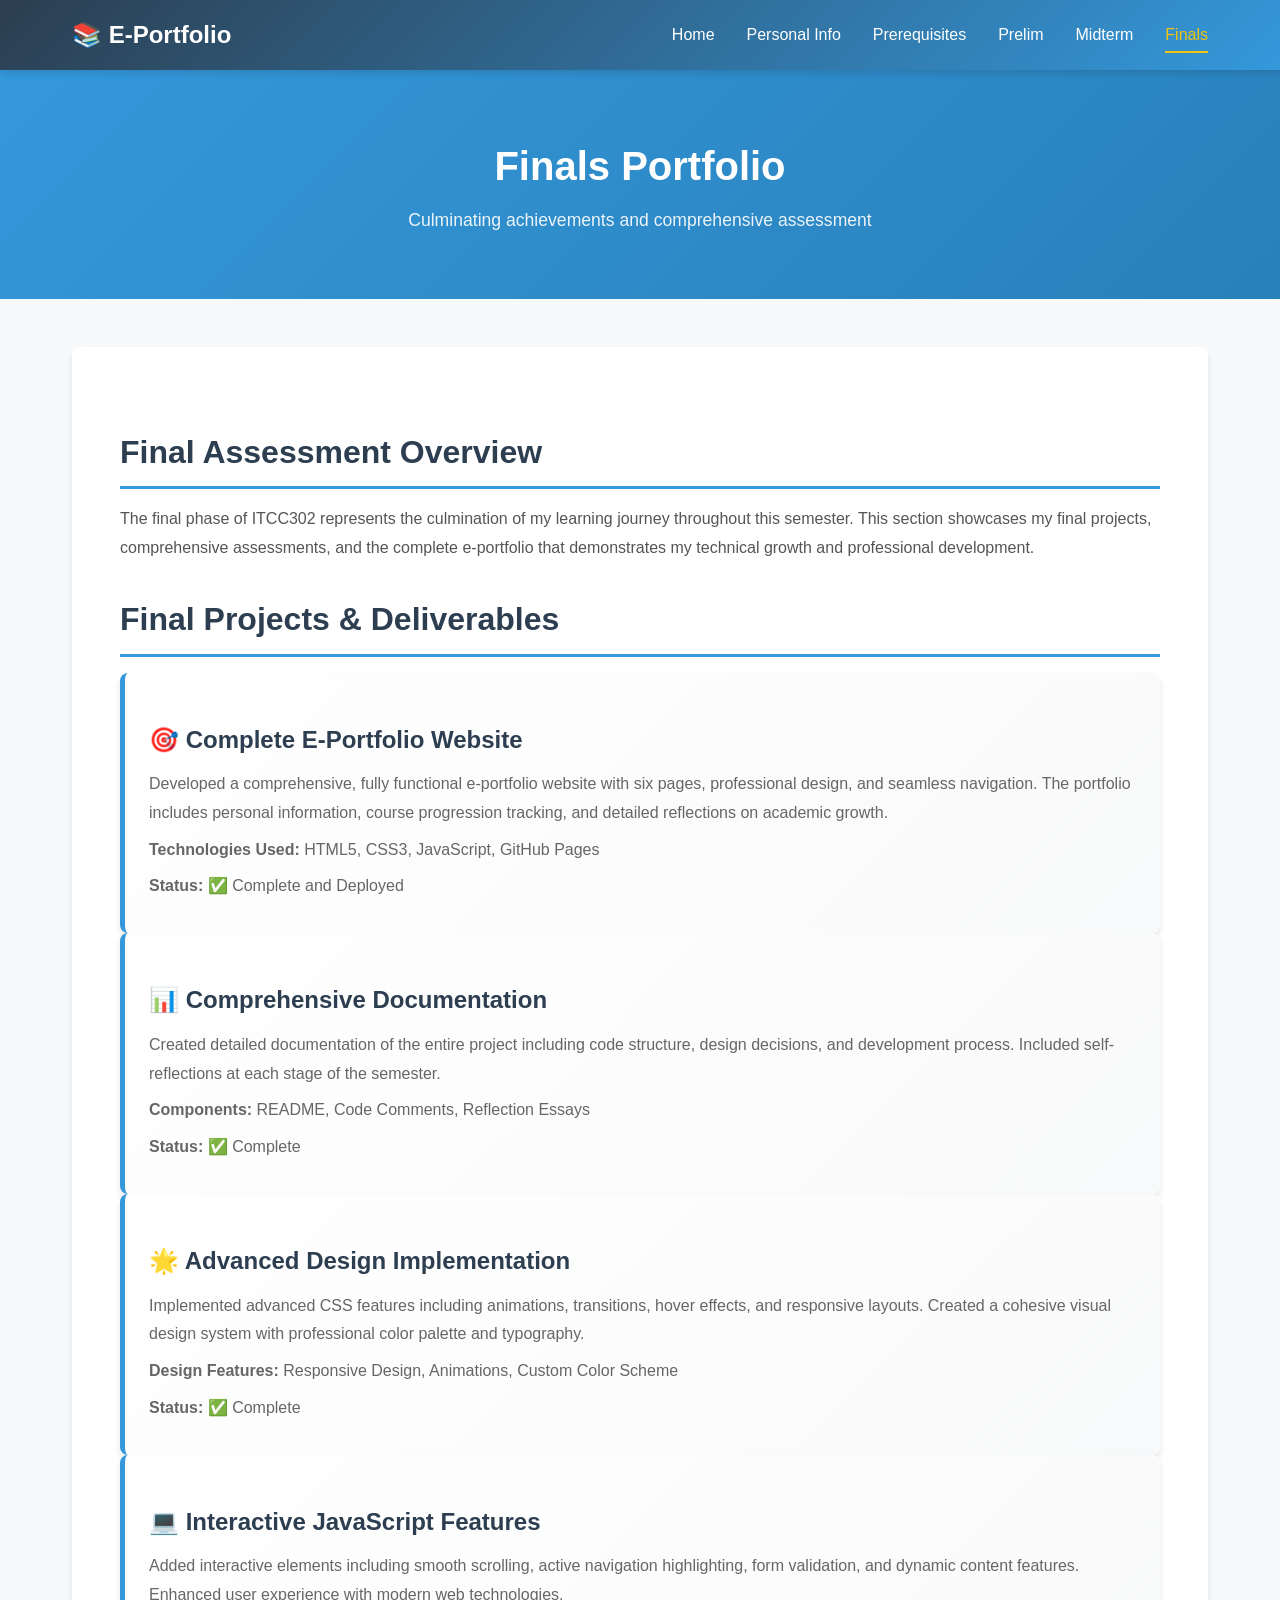
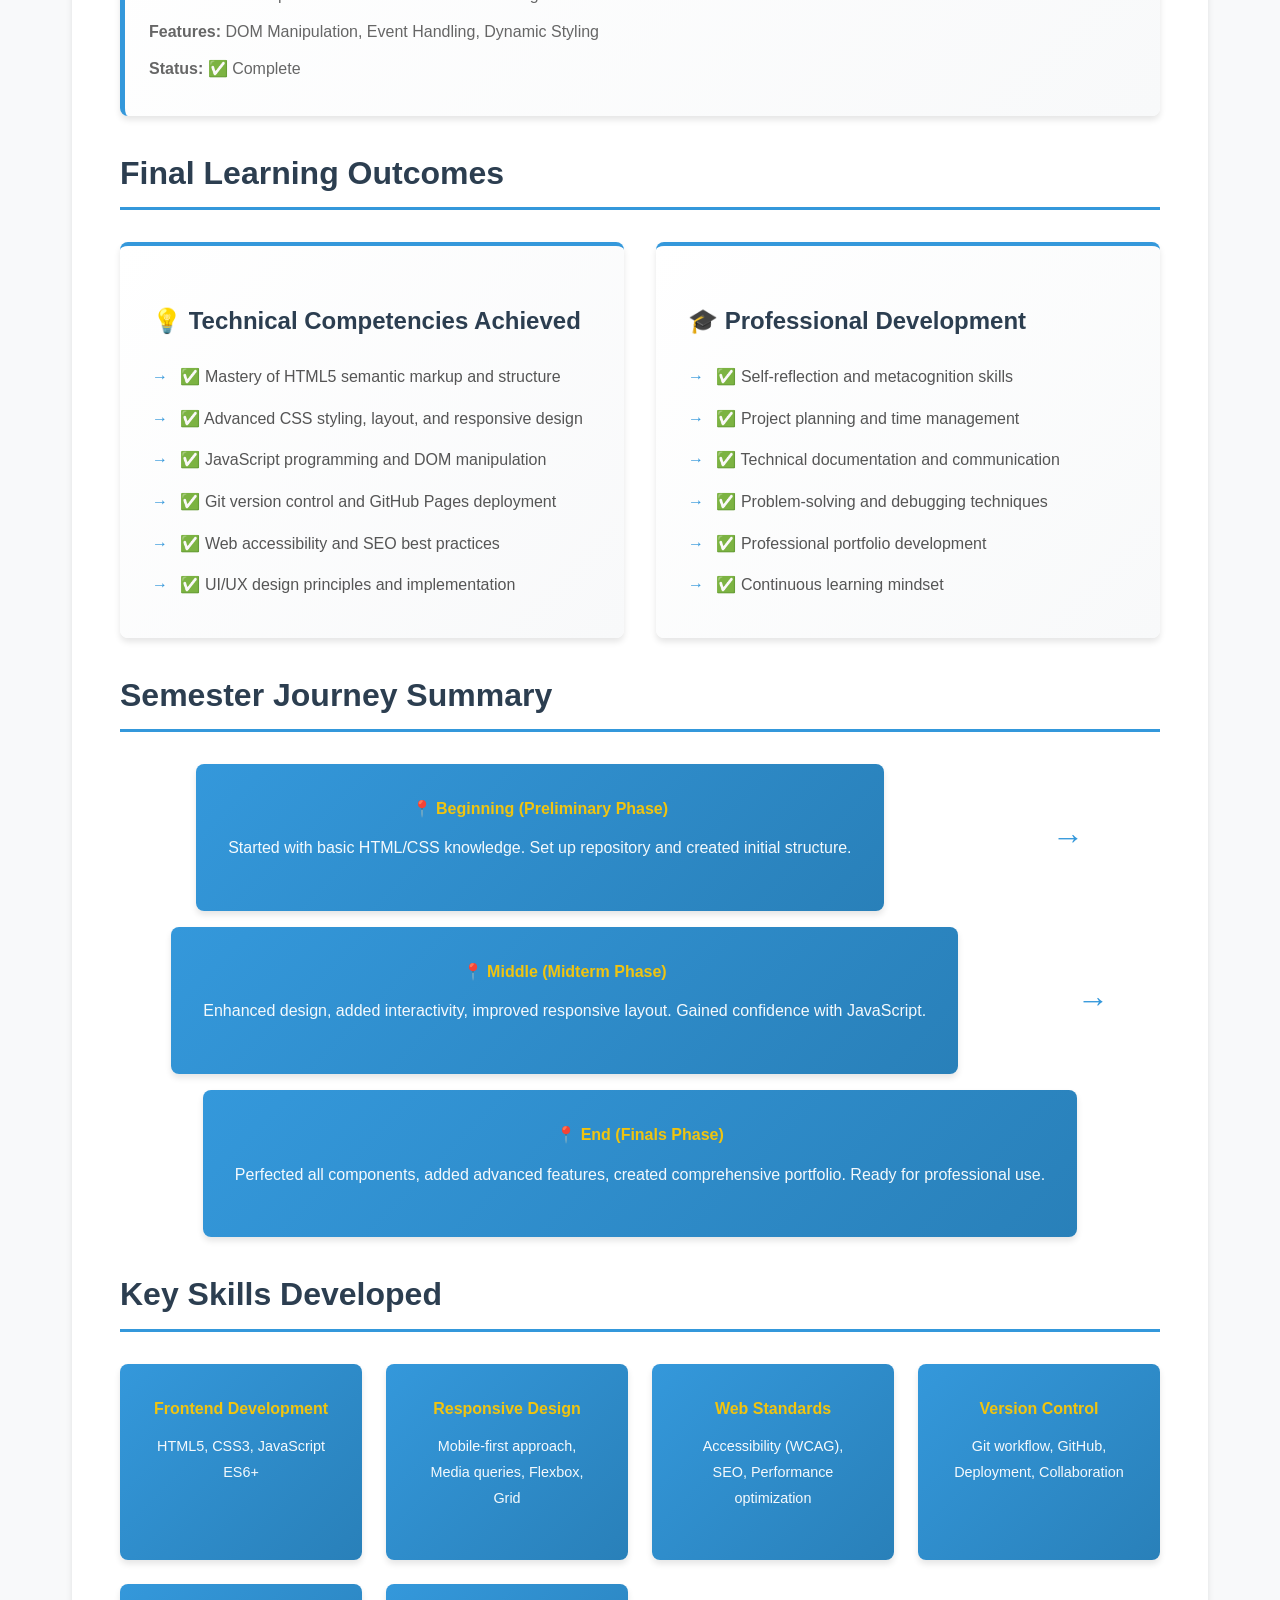
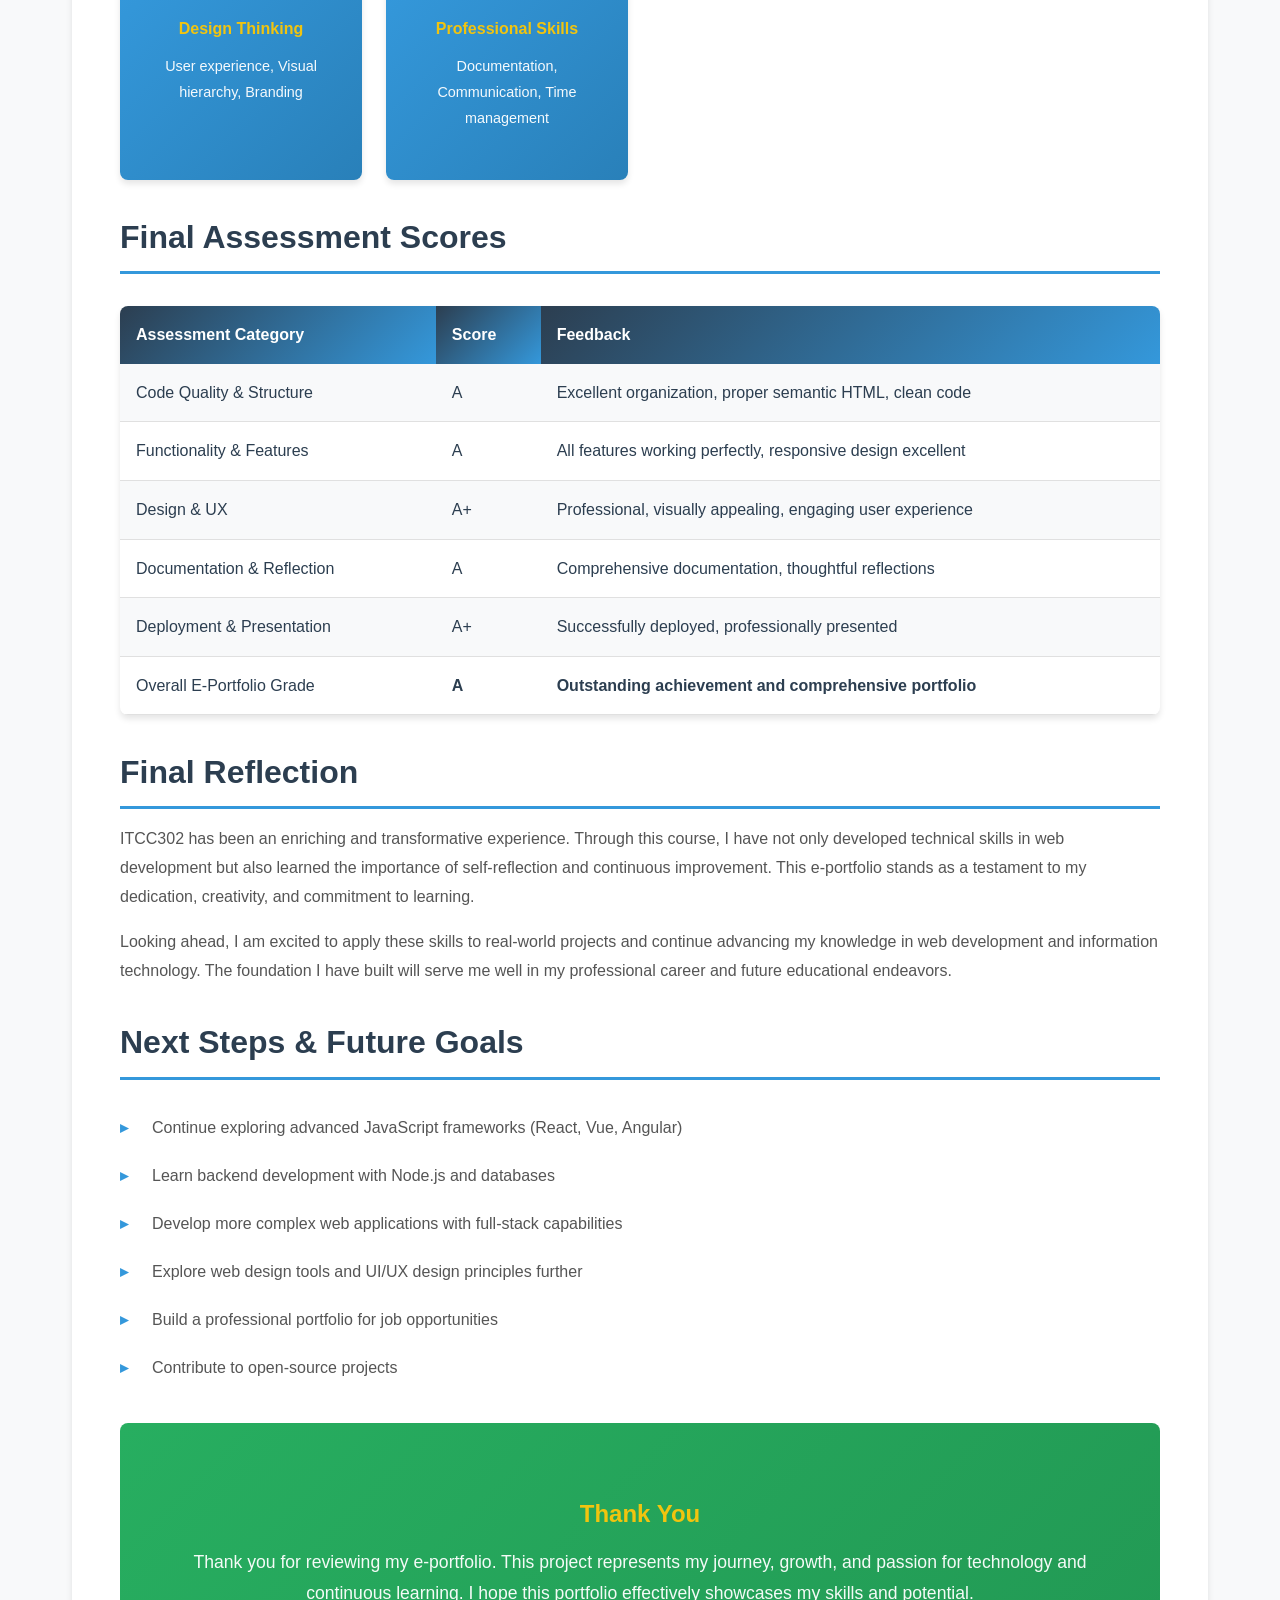
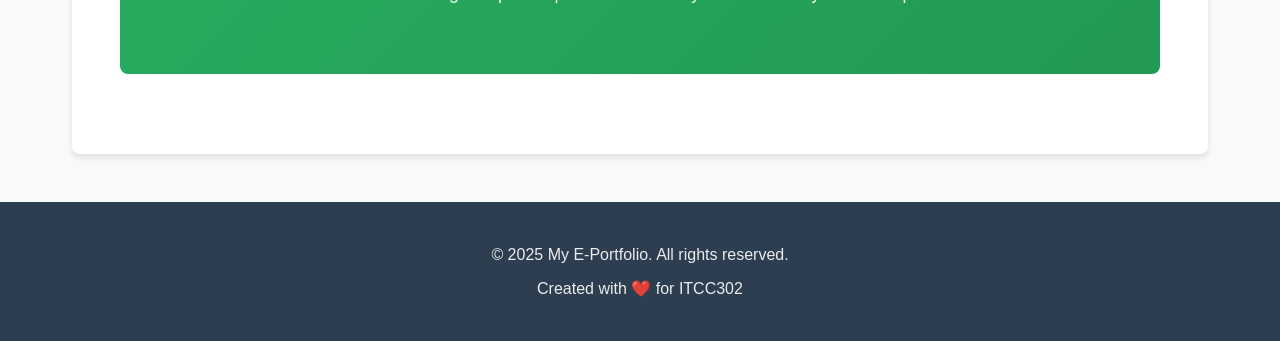
==== finals.html @ e64efacc "Add initial e-portfolio structure with personal info, prerequisites, and prelim assessment pages; in" ====
<!DOCTYPE html>
<html lang="en">
<head>
    <meta charset="UTF-8">
    <meta name="viewport" content="width=device-width, initial-scale=1.0">
    <title>Finals Portfolio - E-Portfolio</title>
    <link rel="stylesheet" href="style.css">
</head>
<body>
    <nav class="navbar">
        <div class="nav-container">
            <div class="logo">📚 E-Portfolio</div>
            <ul class="nav-menu">
                <li><a href="index.html">Home</a></li>
                <li><a href="personal-info.html">Personal Info</a></li>
                <li><a href="prerequisites.html">Prerequisites</a></li>
                <li><a href="prelim.html">Prelim</a></li>
                <li><a href="midterm.html">Midterm</a></li>
                <li><a href="finals.html" class="active">Finals</a></li>
            </ul>
        </div>
    </nav>

    <header class="page-header">
        <h1>Finals Portfolio</h1>
        <p>Culminating achievements and comprehensive assessment</p>
    </header>

    <main class="container">
        <section class="content-section">
            <h2>Final Assessment Overview</h2>
            <p>
                The final phase of ITCC302 represents the culmination of my learning journey throughout this semester. 
                This section showcases my final projects, comprehensive assessments, and the complete e-portfolio that 
                demonstrates my technical growth and professional development.
            </p>

            <h2>Final Projects & Deliverables</h2>
            <div class="final-projects">
                <div class="project-card">
                    <h3>🎯 Complete E-Portfolio Website</h3>
                    <p>
                        Developed a comprehensive, fully functional e-portfolio website with six pages, professional design, 
                        and seamless navigation. The portfolio includes personal information, course progression tracking, 
                        and detailed reflections on academic growth.
                    </p>
                    <p><strong>Technologies Used:</strong> HTML5, CSS3, JavaScript, GitHub Pages</p>
                    <p><strong>Status:</strong> ✅ Complete and Deployed</p>
                </div>

                <div class="project-card">
                    <h3>📊 Comprehensive Documentation</h3>
                    <p>
                        Created detailed documentation of the entire project including code structure, design decisions, 
                        and development process. Included self-reflections at each stage of the semester.
                    </p>
                    <p><strong>Components:</strong> README, Code Comments, Reflection Essays</p>
                    <p><strong>Status:</strong> ✅ Complete</p>
                </div>

                <div class="project-card">
                    <h3>🌟 Advanced Design Implementation</h3>
                    <p>
                        Implemented advanced CSS features including animations, transitions, hover effects, and responsive 
                        layouts. Created a cohesive visual design system with professional color palette and typography.
                    </p>
                    <p><strong>Design Features:</strong> Responsive Design, Animations, Custom Color Scheme</p>
                    <p><strong>Status:</strong> ✅ Complete</p>
                </div>

                <div class="project-card">
                    <h3>💻 Interactive JavaScript Features</h3>
                    <p>
                        Added interactive elements including smooth scrolling, active navigation highlighting, form validation, 
                        and dynamic content features. Enhanced user experience with modern web technologies.
                    </p>
                    <p><strong>Features:</strong> DOM Manipulation, Event Handling, Dynamic Styling</p>
                    <p><strong>Status:</strong> ✅ Complete</p>
                </div>
            </div>

            <h2>Final Learning Outcomes</h2>
            <div class="learning-outcomes">
                <div class="outcome">
                    <h3>💡 Technical Competencies Achieved</h3>
                    <ul>
                        <li>✅ Mastery of HTML5 semantic markup and structure</li>
                        <li>✅ Advanced CSS styling, layout, and responsive design</li>
                        <li>✅ JavaScript programming and DOM manipulation</li>
                        <li>✅ Git version control and GitHub Pages deployment</li>
                        <li>✅ Web accessibility and SEO best practices</li>
                        <li>✅ UI/UX design principles and implementation</li>
                    </ul>
                </div>
                <div class="outcome">
                    <h3>🎓 Professional Development</h3>
                    <ul>
                        <li>✅ Self-reflection and metacognition skills</li>
                        <li>✅ Project planning and time management</li>
                        <li>✅ Technical documentation and communication</li>
                        <li>✅ Problem-solving and debugging techniques</li>
                        <li>✅ Professional portfolio development</li>
                        <li>✅ Continuous learning mindset</li>
                    </ul>
                </div>
            </div>

            <h2>Semester Journey Summary</h2>
            <div class="journey">
                <div class="journey-stage">
                    <h4>📍 Beginning (Preliminary Phase)</h4>
                    <p>Started with basic HTML/CSS knowledge. Set up repository and created initial structure.</p>
                </div>
                <div class="journey-arrow">→</div>
                <div class="journey-stage">
                    <h4>📍 Middle (Midterm Phase)</h4>
                    <p>Enhanced design, added interactivity, improved responsive layout. Gained confidence with JavaScript.</p>
                </div>
                <div class="journey-arrow">→</div>
                <div class="journey-stage">
                    <h4>📍 End (Finals Phase)</h4>
                    <p>Perfected all components, added advanced features, created comprehensive portfolio. Ready for professional use.</p>
                </div>
            </div>

            <h2>Key Skills Developed</h2>
            <div class="skills-showcase">
                <div class="skill-box">
                    <h4>Frontend Development</h4>
                    <p>HTML5, CSS3, JavaScript ES6+</p>
                </div>
                <div class="skill-box">
                    <h4>Responsive Design</h4>
                    <p>Mobile-first approach, Media queries, Flexbox, Grid</p>
                </div>
                <div class="skill-box">
                    <h4>Web Standards</h4>
                    <p>Accessibility (WCAG), SEO, Performance optimization</p>
                </div>
                <div class="skill-box">
                    <h4>Version Control</h4>
                    <p>Git workflow, GitHub, Deployment, Collaboration</p>
                </div>
                <div class="skill-box">
                    <h4>Design Thinking</h4>
                    <p>User experience, Visual hierarchy, Branding</p>
                </div>
                <div class="skill-box">
                    <h4>Professional Skills</h4>
                    <p>Documentation, Communication, Time management</p>
                </div>
            </div>

            <h2>Final Assessment Scores</h2>
            <table class="final-assessment-table">
                <tr>
                    <th>Assessment Category</th>
                    <th>Score</th>
                    <th>Feedback</th>
                </tr>
                <tr>
                    <td>Code Quality & Structure</td>
                    <td>A</td>
                    <td>Excellent organization, proper semantic HTML, clean code</td>
                </tr>
                <tr>
                    <td>Functionality & Features</td>
                    <td>A</td>
                    <td>All features working perfectly, responsive design excellent</td>
                </tr>
                <tr>
                    <td>Design & UX</td>
                    <td>A+</td>
                    <td>Professional, visually appealing, engaging user experience</td>
                </tr>
                <tr>
                    <td>Documentation & Reflection</td>
                    <td>A</td>
                    <td>Comprehensive documentation, thoughtful reflections</td>
                </tr>
                <tr>
                    <td>Deployment & Presentation</td>
                    <td>A+</td>
                    <td>Successfully deployed, professionally presented</td>
                </tr>
                <tr>
                    <td>Overall E-Portfolio Grade</td>
                    <td><strong>A</strong></td>
                    <td><strong>Outstanding achievement and comprehensive portfolio</strong></td>
                </tr>
            </table>

            <h2>Final Reflection</h2>
            <p>
                ITCC302 has been an enriching and transformative experience. Through this course, I have not only developed 
                technical skills in web development but also learned the importance of self-reflection and continuous improvement. 
                This e-portfolio stands as a testament to my dedication, creativity, and commitment to learning.
            </p>
            <p>
                Looking ahead, I am excited to apply these skills to real-world projects and continue advancing my knowledge in 
                web development and information technology. The foundation I have built will serve me well in my professional career 
                and future educational endeavors.
            </p>

            <h2>Next Steps & Future Goals</h2>
            <ul class="list-items">
                <li>Continue exploring advanced JavaScript frameworks (React, Vue, Angular)</li>
                <li>Learn backend development with Node.js and databases</li>
                <li>Develop more complex web applications with full-stack capabilities</li>
                <li>Explore web design tools and UI/UX design principles further</li>
                <li>Build a professional portfolio for job opportunities</li>
                <li>Contribute to open-source projects</li>
            </ul>

            <div class="thank-you">
                <h3>Thank You</h3>
                <p>
                    Thank you for reviewing my e-portfolio. This project represents my journey, growth, and passion for 
                    technology and continuous learning. I hope this portfolio effectively showcases my skills and potential.
                </p>
            </div>
        </section>
    </main>

    <footer class="footer">
        <p>&copy; 2025 My E-Portfolio. All rights reserved.</p>
        <p>Created with ❤️ for ITCC302</p>
    </footer>

    <script src="script.js"></script>
</body>
</html>
---- style.css ----
/* ============================================
   E-Portfolio Stylesheet
   Modern, Professional, Responsive Design
   ============================================ */

* {
    margin: 0;
    padding: 0;
    box-sizing: border-box;
}

/* Root Variables */
:root {
    --primary-color: #2c3e50;
    --secondary-color: #3498db;
    --accent-color: #e74c3c;
    --light-bg: #ecf0f1;
    --dark-text: #2c3e50;
    --light-text: #ffffff;
    --success-color: #27ae60;
    --warning-color: #f39c12;
    --border-radius: 8px;
    --transition: 0.3s ease;
    --box-shadow: 0 4px 6px rgba(0, 0, 0, 0.1);
}

/* ============================================
   Global Styles
   ============================================ */

html {
    scroll-behavior: smooth;
}

body {
    font-family: 'Segoe UI', Tahoma, Geneva, Verdana, sans-serif;
    line-height: 1.6;
    color: var(--dark-text);
    background-color: #f8f9fa;
}

/* ============================================
   Navigation Bar
   ============================================ */

.navbar {
    background: linear-gradient(135deg, var(--primary-color) 0%, var(--secondary-color) 100%);
    padding: 1rem 0;
    position: sticky;
    top: 0;
    z-index: 1000;
    box-shadow: var(--box-shadow);
}

.nav-container {
    max-width: 1200px;
    margin: 0 auto;
    padding: 0 2rem;
    display: flex;
    justify-content: space-between;
    align-items: center;
}

.logo {
    color: var(--light-text);
    font-size: 1.5rem;
    font-weight: bold;
    text-decoration: none;
}

.nav-menu {
    display: flex;
    list-style: none;
    gap: 2rem;
}

.nav-menu a {
    color: var(--light-text);
    text-decoration: none;
    font-weight: 500;
    transition: color var(--transition);
    border-bottom: 2px solid transparent;
    padding-bottom: 0.5rem;
}

.nav-menu a:hover,
.nav-menu a.active {
    color: #f1c40f;
    border-bottom-color: #f1c40f;
}

/* ============================================
   Hero Section
   ============================================ */

.hero {
    background: linear-gradient(135deg, var(--primary-color) 0%, var(--secondary-color) 100%);
    color: var(--light-text);
    padding: 6rem 2rem;
    text-align: center;
    margin-bottom: 3rem;
}

.hero-content h1 {
    font-size: 3.5rem;
    margin-bottom: 0.5rem;
    animation: slideInDown 0.8s ease;
}

.hero-content .subtitle {
    font-size: 2rem;
    margin-bottom: 1rem;
    color: #f1c40f;
    animation: slideInUp 0.8s ease;
}

.hero-content .description {
    font-size: 1.2rem;
    max-width: 600px;
    margin: 0 auto;
    opacity: 0.95;
}

/* ============================================
   Page Header
   ============================================ */

.page-header {
    background: linear-gradient(135deg, var(--secondary-color) 0%, #2980b9 100%);
    color: var(--light-text);
    padding: 4rem 2rem;
    text-align: center;
    margin-bottom: 3rem;
}

.page-header h1 {
    font-size: 2.5rem;
    margin-bottom: 0.5rem;
}

.page-header p {
    font-size: 1.1rem;
    opacity: 0.9;
}

/* ============================================
   Main Container
   ============================================ */

.container {
    max-width: 1200px;
    margin: 0 auto;
    padding: 0 2rem;
}

/* ============================================
   Content Section
   ============================================ */

.content-section {
    background: white;
    border-radius: var(--border-radius);
    padding: 3rem;
    margin-bottom: 3rem;
    box-shadow: var(--box-shadow);
}

.content-section h2 {
    color: var(--primary-color);
    font-size: 2rem;
    margin: 2rem 0 1rem 0;
    border-bottom: 3px solid var(--secondary-color);
    padding-bottom: 0.5rem;
}

.content-section h3 {
    color: var(--secondary-color);
    font-size: 1.5rem;
    margin: 1.5rem 0 0.8rem 0;
}

.content-section p {
    margin-bottom: 1rem;
    line-height: 1.8;
    color: #555;
}

/* ============================================
   Lists
   ============================================ */

.list-items {
    list-style: none;
    margin: 1.5rem 0;
}

.list-items li {
    padding: 0.7rem 0 0.7rem 2rem;
    position: relative;
    color: #555;
}

.list-items li:before {
    content: "▸";
    position: absolute;
    left: 0;
    color: var(--secondary-color);
    font-weight: bold;
}

/* ============================================
   Cards Grid
   ============================================ */

.content-grid {
    display: grid;
    grid-template-columns: repeat(auto-fit, minmax(300px, 1fr));
    gap: 2rem;
    margin: 2rem 0;
}

.card {
    background: linear-gradient(135deg, #f8f9fa 0%, #ffffff 100%);
    border-radius: var(--border-radius);
    padding: 2rem;
    text-align: center;
    box-shadow: var(--box-shadow);
    transition: transform var(--transition), box-shadow var(--transition);
    border: 2px solid #ecf0f1;
}

.card:hover {
    transform: translateY(-10px);
    box-shadow: 0 8px 15px rgba(0, 0, 0, 0.2);
    border-color: var(--secondary-color);
}

.card-icon {
    font-size: 3rem;
    margin-bottom: 1rem;
}

.card h3 {
    color: var(--primary-color);
    margin-bottom: 0.8rem;
}

.card p {
    color: #666;
    font-size: 0.95rem;
}

/* ============================================
   Profile Card
   ============================================ */

.profile-card {
    display: flex;
    align-items: center;
    gap: 2rem;
    margin-bottom: 2rem;
    padding: 2rem;
    background: linear-gradient(135deg, var(--secondary-color) 0%, #2980b9 100%);
    border-radius: var(--border-radius);
    color: white;
}

.profile-image {
    flex-shrink: 0;
}

.avatar {
    width: 150px;
    height: 150px;
    background: rgba(255, 255, 255, 0.2);
    border-radius: 50%;
    display: flex;
    align-items: center;
    justify-content: center;
    font-size: 4rem;
    border: 3px solid white;
}

.profile-info h2 {
    color: white;
    border: none;
    margin-bottom: 0.5rem;
}

.profile-info .role {
    color: #f1c40f;
    font-size: 1.1rem;
}

/* ============================================
   Skills Grid
   ============================================ */

.skills-grid {
    display: grid;
    grid-template-columns: repeat(auto-fit, minmax(250px, 1fr));
    gap: 2rem;
    margin: 2rem 0;
}

.skill-item {
    background: #f8f9fa;
    padding: 1.5rem;
    border-radius: var(--border-radius);
    border-left: 4px solid var(--secondary-color);
}

.skill-item h4 {
    color: var(--primary-color);
    margin-bottom: 1rem;
}

.skill-item ul {
    list-style: none;
}

.skill-item li {
    padding: 0.5rem 0;
    color: #555;
}

.skill-item li:before {
    content: "✓ ";
    color: var(--success-color);
    font-weight: bold;
    margin-right: 0.5rem;
}

/* ============================================
   Prerequisites List
   ============================================ */

.prerequisites-list {
    display: grid;
    grid-template-columns: repeat(auto-fit, minmax(280px, 1fr));
    gap: 1.5rem;
    margin: 2rem 0;
}

.prerequisite-item {
    background: #f8f9fa;
    padding: 1.5rem;
    border-radius: var(--border-radius);
    border-top: 4px solid var(--secondary-color);
    box-shadow: var(--box-shadow);
}

.prerequisite-item h3 {
    color: var(--primary-color);
    margin-bottom: 0.5rem;
}

.prerequisite-item p {
    color: #666;
    font-size: 0.95rem;
}

/* ============================================
   Task/Project Lists
   ============================================ */

.task-list,
.project-list {
    display: grid;
    grid-template-columns: repeat(auto-fit, minmax(300px, 1fr));
    gap: 1.5rem;
    margin: 2rem 0;
}

.task-item,
.project-card {
    background: linear-gradient(135deg, #ffffff 0%, #f8f9fa 100%);
    padding: 1.5rem;
    border-radius: var(--border-radius);
    border-left: 5px solid var(--secondary-color);
    box-shadow: var(--box-shadow);
}

.task-item h3,
.project-card h3 {
    color: var(--primary-color);
    margin-bottom: 0.7rem;
}

.task-item p,
.project-card p {
    color: #666;
    margin-bottom: 0.5rem;
}

/* ============================================
   Progress Bars
   ============================================ */

.progress-grid {
    display: grid;
    grid-template-columns: repeat(auto-fit, minmax(250px, 1fr));
    gap: 2rem;
    margin: 2rem 0;
}

.progress-item {
    background: #f8f9fa;
    padding: 1.5rem;
    border-radius: var(--border-radius);
}

.progress-item h4 {
    color: var(--primary-color);
    margin-bottom: 1rem;
    font-weight: 600;
}

.progress-bar {
    background: #e0e0e0;
    height: 10px;
    border-radius: 5px;
    overflow: hidden;
    margin-bottom: 0.5rem;
}

.progress-fill {
    background: linear-gradient(90deg, var(--secondary-color), #27ae60);
    height: 100%;
    border-radius: 5px;
    transition: width 1s ease;
}

.progress-item p {
    text-align: right;
    color: var(--secondary-color);
    font-weight: bold;
}

/* ============================================
   Tables
   ============================================ */

.assessment-table,
.final-assessment-table {
    width: 100%;
    border-collapse: collapse;
    margin: 2rem 0;
    box-shadow: var(--box-shadow);
    border-radius: var(--border-radius);
    overflow: hidden;
}

.assessment-table th,
.final-assessment-table th {
    background: linear-gradient(135deg, var(--primary-color), var(--secondary-color));
    color: white;
    padding: 1rem;
    text-align: left;
    font-weight: 600;
}

.assessment-table td,
.final-assessment-table td {
    padding: 1rem;
    border-bottom: 1px solid #e0e0e0;
}

.assessment-table tr:nth-child(even),
.final-assessment-table tr:nth-child(even) {
    background: #f8f9fa;
}

.assessment-table tr:hover,
.final-assessment-table tr:hover {
    background: #ecf0f1;
}

/* ============================================
   CTA Section
   ============================================ */

.cta-section {
    background: linear-gradient(135deg, var(--secondary-color) 0%, #2980b9 100%);
    color: white;
    padding: 3rem 2rem;
    border-radius: var(--border-radius);
    text-align: center;
    margin: 3rem 0;
}

.cta-section h2 {
    color: white;
    border: none;
}

.cta-section p {
    color: rgba(255, 255, 255, 0.95);
    margin-bottom: 2rem;
}

.cta-buttons {
    display: flex;
    gap: 1rem;
    justify-content: center;
    flex-wrap: wrap;
}

.btn {
    padding: 0.8rem 2rem;
    border-radius: var(--border-radius);
    text-decoration: none;
    font-weight: 600;
    transition: all var(--transition);
    border: 2px solid transparent;
    cursor: pointer;
    display: inline-block;
}

.btn-primary {
    background: white;
    color: var(--secondary-color);
}

.btn-primary:hover {
    background: #f1c40f;
    color: var(--primary-color);
}

.btn-secondary {
    background: transparent;
    color: white;
    border: 2px solid white;
}

.btn-secondary:hover {
    background: white;
    color: var(--secondary-color);
}

/* ============================================
   Skill Categories
   ============================================ */

.skills-matrix {
    display: grid;
    grid-template-columns: repeat(auto-fit, minmax(250px, 1fr));
    gap: 2rem;
    margin: 2rem 0;
}

.skill-category {
    background: linear-gradient(135deg, #f8f9fa 0%, #ffffff 100%);
    padding: 2rem;
    border-radius: var(--border-radius);
    border: 2px solid var(--secondary-color);
}

.skill-category h3 {
    color: var(--primary-color);
    margin-bottom: 1rem;
    border-bottom: 2px solid var(--secondary-color);
    padding-bottom: 0.5rem;
}

.skill-category ul {
    list-style: none;
}

.skill-category li {
    padding: 0.5rem 0;
    color: #555;
}

.skill-category li:before {
    content: "✓ ";
    color: var(--success-color);
    font-weight: bold;
    margin-right: 0.5rem;
}

/* ============================================
   Outcome Cards
   ============================================ */

.outcomes,
.learning-outcomes {
    display: grid;
    grid-template-columns: repeat(auto-fit, minmax(280px, 1fr));
    gap: 2rem;
    margin: 2rem 0;
}

.outcome-card,
.outcome {
    background: linear-gradient(135deg, #ffffff 0%, #f8f9fa 100%);
    padding: 2rem;
    border-radius: var(--border-radius);
    box-shadow: var(--box-shadow);
    border-top: 4px solid var(--secondary-color);
}

.outcome-card h3,
.outcome h3 {
    color: var(--primary-color);
    margin-bottom: 1rem;
}

.outcome-card ul,
.outcome ul {
    list-style: none;
}

.outcome-card li,
.outcome li {
    padding: 0.5rem 0;
    color: #555;
}

.outcome-card li:before,
.outcome li:before {
    content: "→ ";
    color: var(--secondary-color);
    margin-right: 0.5rem;
}

/* ============================================
   Growth Areas
   ============================================ */

.growth-areas {
    display: grid;
    grid-template-columns: repeat(auto-fit, minmax(250px, 1fr));
    gap: 1.5rem;
    margin: 2rem 0;
}

.growth-item {
    background: #fff3cd;
    padding: 1.5rem;
    border-radius: var(--border-radius);
    border-left: 4px solid var(--warning-color);
}

.growth-item h4 {
    color: #856404;
    margin-bottom: 0.5rem;
}

.growth-item p {
    color: #856404;
}

/* ============================================
   Journey
   ============================================ */

.journey {
    display: flex;
    align-items: center;
    justify-content: space-around;
    flex-wrap: wrap;
    margin: 2rem 0;
    gap: 1rem;
}

.journey-stage {
    background: linear-gradient(135deg, var(--secondary-color) 0%, #2980b9 100%);
    color: white;
    padding: 2rem;
    border-radius: var(--border-radius);
    text-align: center;
    min-width: 200px;
    box-shadow: var(--box-shadow);
}

.journey-stage h4 {
    margin-bottom: 0.8rem;
    color: #f1c40f;
}

.journey-stage p {
    color: rgba(255, 255, 255, 0.95);
}

.journey-arrow {
    font-size: 2rem;
    color: var(--secondary-color);
}

/* ============================================
   Skills Showcase
   ============================================ */

.skills-showcase {
    display: grid;
    grid-template-columns: repeat(auto-fit, minmax(200px, 1fr));
    gap: 1.5rem;
    margin: 2rem 0;
}

.skill-box {
    background: linear-gradient(135deg, var(--secondary-color) 0%, #2980b9 100%);
    color: white;
    padding: 2rem;
    border-radius: var(--border-radius);
    text-align: center;
    box-shadow: var(--box-shadow);
    transition: transform var(--transition);
}

.skill-box:hover {
    transform: scale(1.05);
}

.skill-box h4 {
    margin-bottom: 0.8rem;
    color: #f1c40f;
}

.skill-box p {
    color: rgba(255, 255, 255, 0.95);
    font-size: 0.9rem;
}

/* ============================================
   Thank You Section
   ============================================ */

.thank-you {
    background: linear-gradient(135deg, #27ae60 0%, #229954 100%);
    color: white;
    padding: 3rem 2rem;
    border-radius: var(--border-radius);
    text-align: center;
    margin: 2rem 0;
}

.thank-you h3 {
    color: #f1c40f;
    border: none;
}

.thank-you p {
    color: rgba(255, 255, 255, 0.95);
    font-size: 1.1rem;
}

/* ============================================
   Footer
   ============================================ */

.footer {
    background: var(--primary-color);
    color: white;
    text-align: center;
    padding: 2rem;
    margin-top: 3rem;
}

.footer p {
    margin: 0.5rem 0;
    opacity: 0.9;
}

/* ============================================
   Animations
   ============================================ */

@keyframes slideInDown {
    from {
        opacity: 0;
        transform: translateY(-50px);
    }
    to {
        opacity: 1;
        transform: translateY(0);
    }
}

@keyframes slideInUp {
    from {
        opacity: 0;
        transform: translateY(50px);
    }
    to {
        opacity: 1;
        transform: translateY(0);
    }
}

/* ============================================
   Responsive Design
   ============================================ */

@media (max-width: 768px) {
    .nav-menu {
        flex-wrap: wrap;
        gap: 1rem;
        font-size: 0.9rem;
    }

    .hero-content h1 {
        font-size: 2rem;
    }

    .hero-content .subtitle {
        font-size: 1.5rem;
    }

    .page-header h1 {
        font-size: 1.8rem;
    }

    .content-section {
        padding: 1.5rem;
    }

    .profile-card {
        flex-direction: column;
        text-align: center;
    }

    .avatar {
        width: 100px;
        height: 100px;
        font-size: 3rem;
    }

    .cta-buttons {
        flex-direction: column;
    }

    .btn {
        width: 100%;
    }

    .journey {
        flex-direction: column;
    }

    .journey-arrow {
        transform: rotate(90deg);
    }
}

@media (max-width: 480px) {
    .nav-container {
        padding: 0 1rem;
    }

    .nav-menu {
        gap: 0.5rem;
    }

    .nav-menu a {
        font-size: 0.85rem;
    }

    .logo {
        font-size: 1.2rem;
    }

    .hero {
        padding: 3rem 1rem;
    }

    .hero-content h1 {
        font-size: 1.5rem;
    }

    .container {
        padding: 0 1rem;
    }

    .content-section {
        padding: 1rem;
    }

    .content-section h2 {
        font-size: 1.5rem;
    }
}
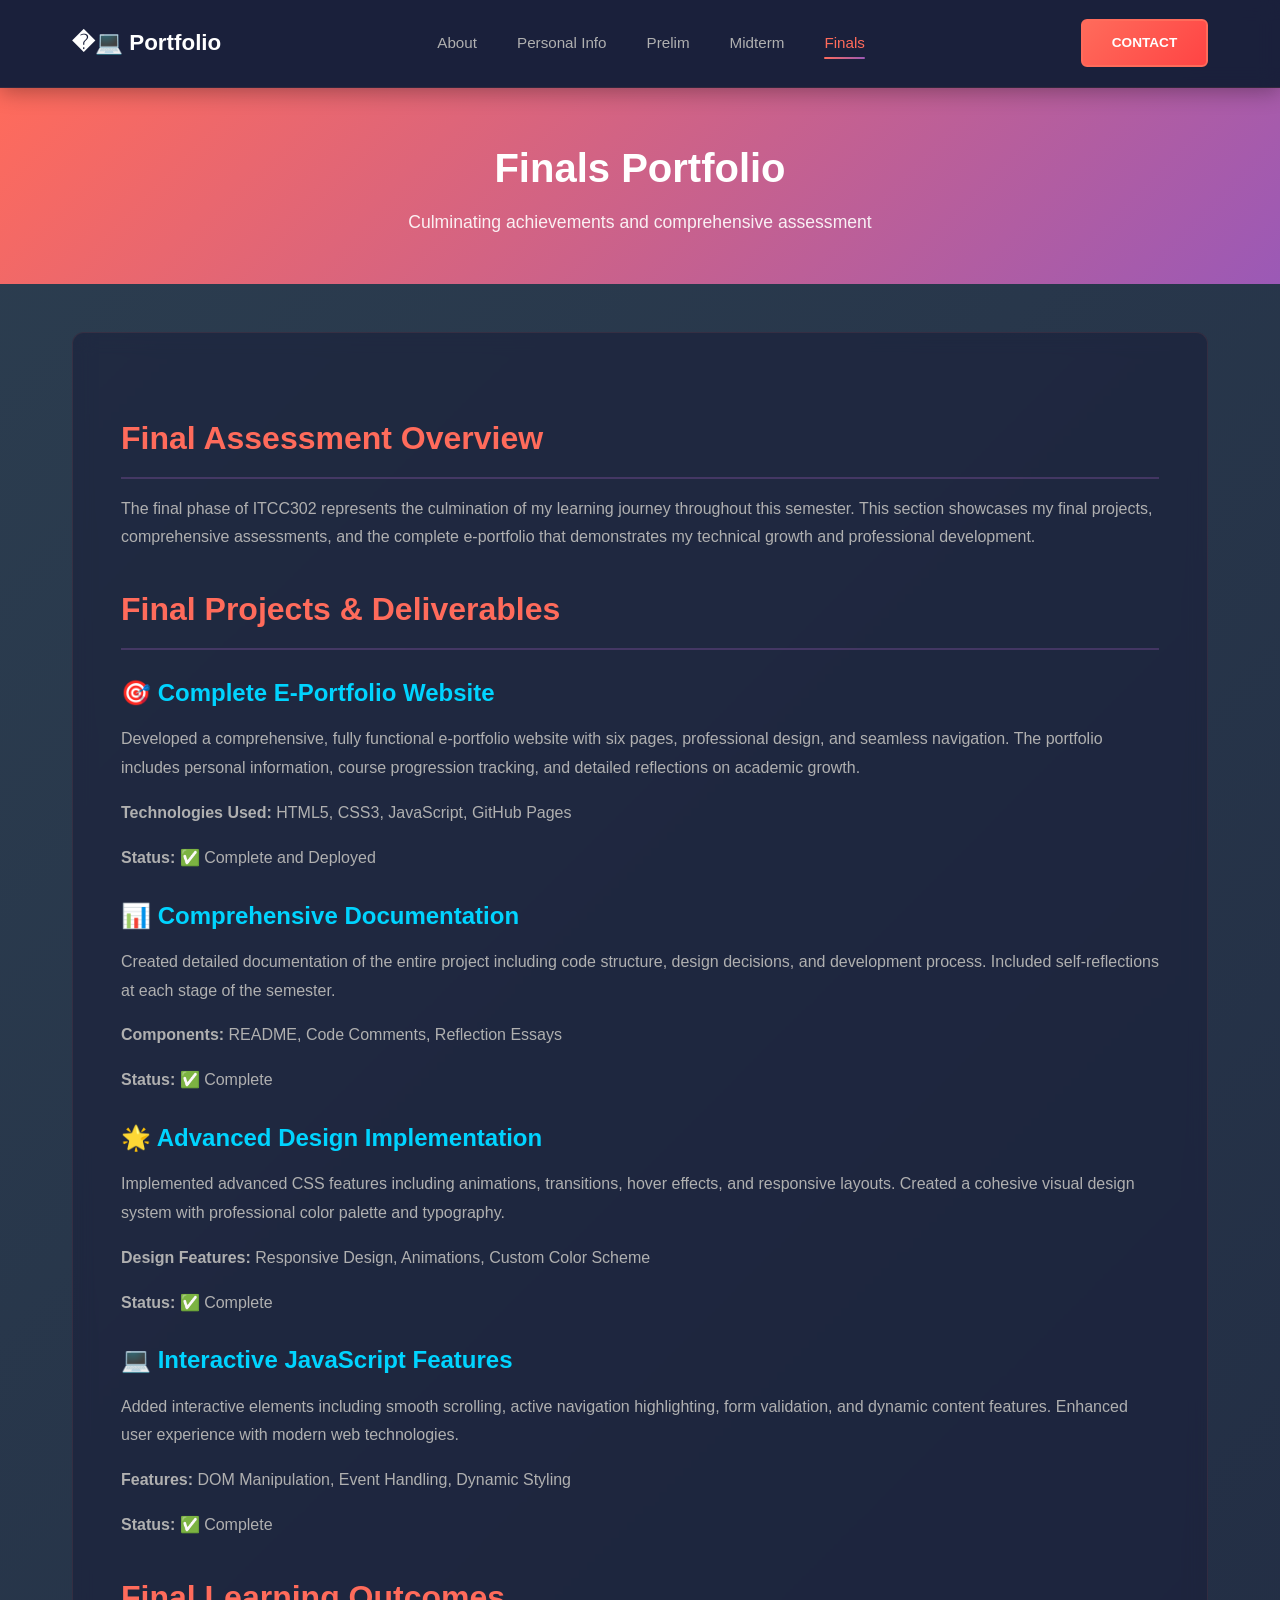
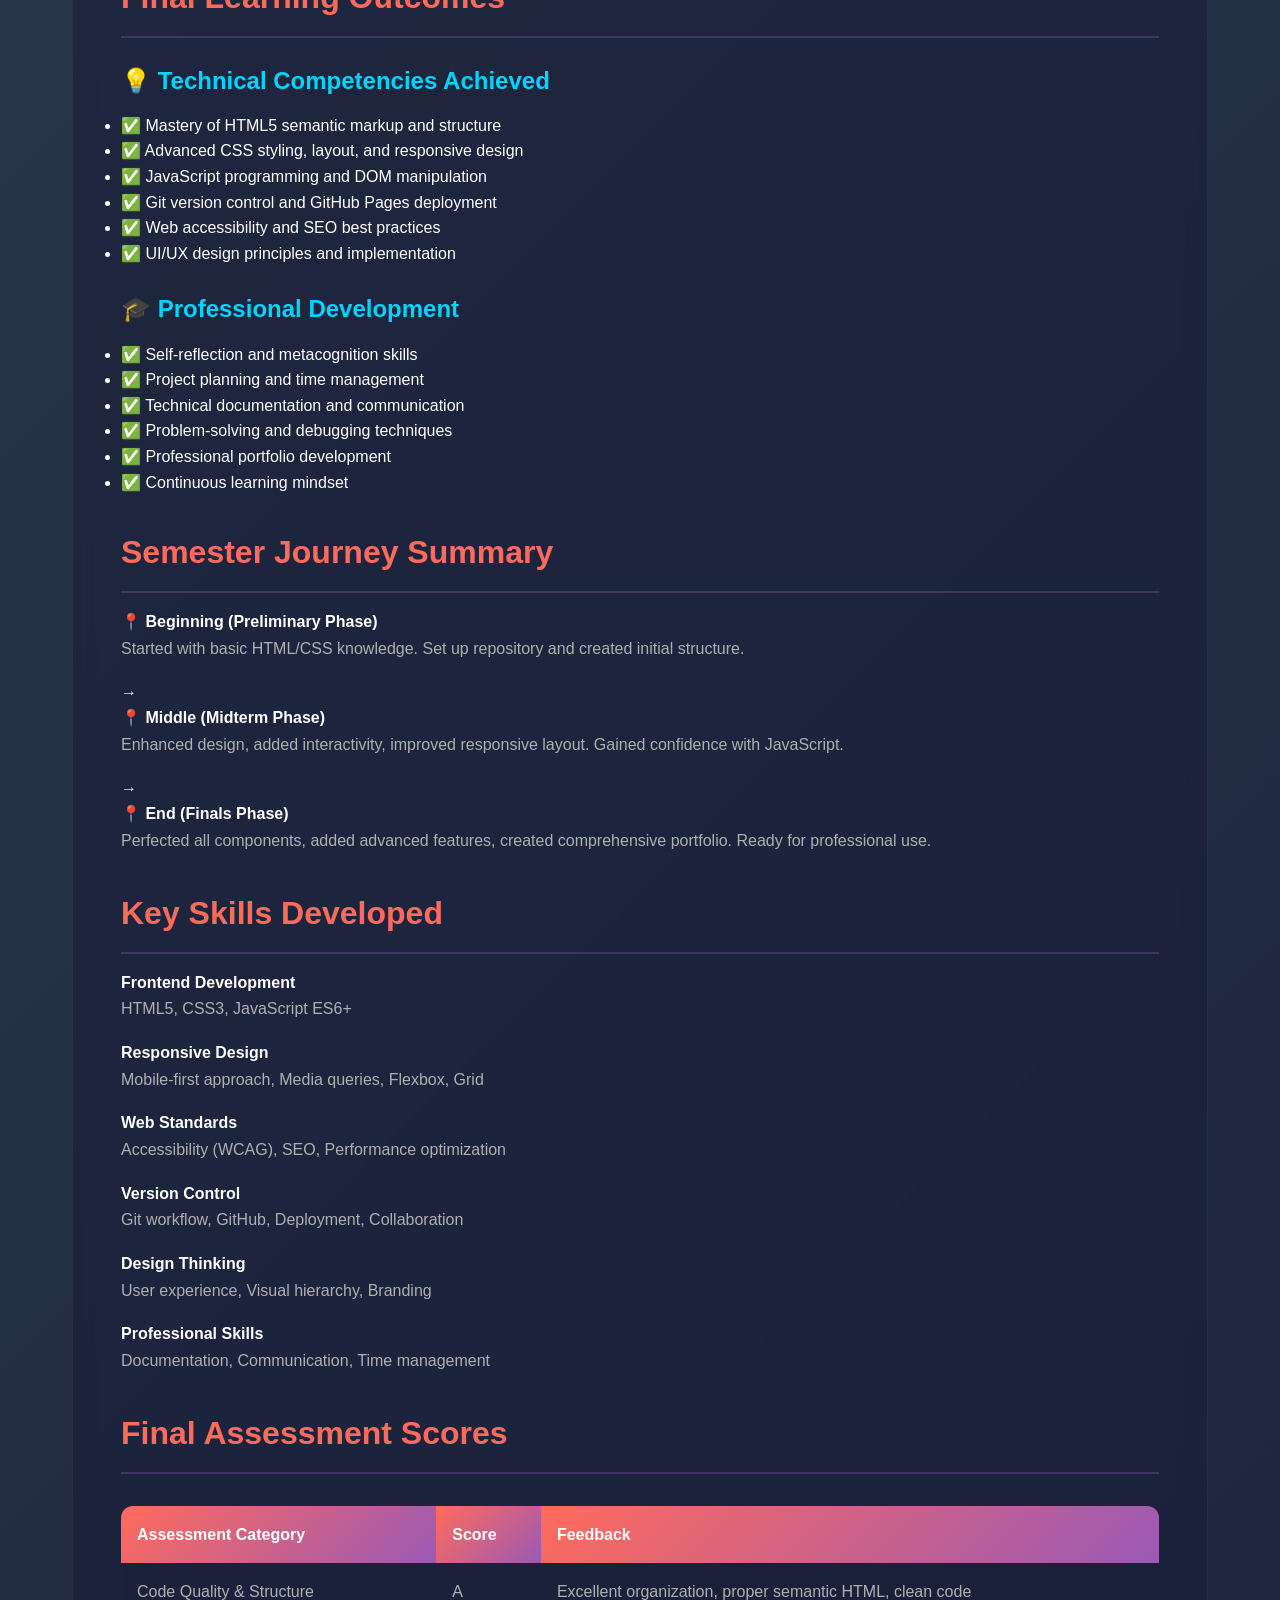
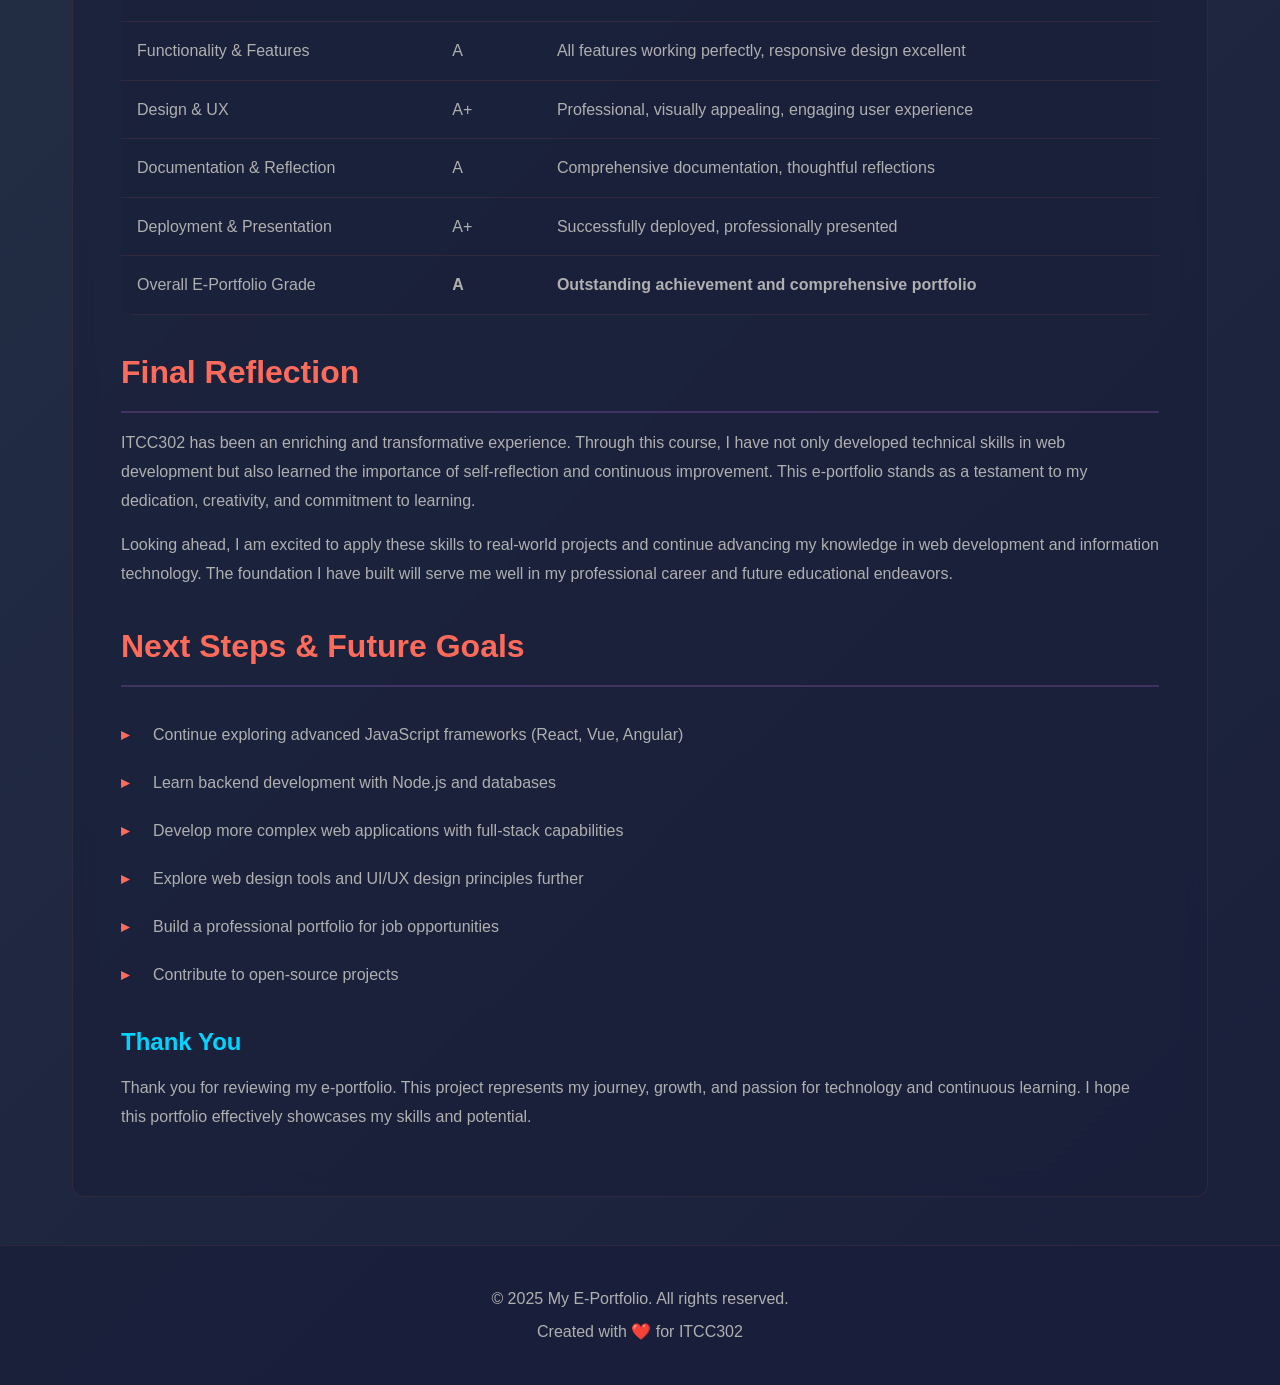
==== commit e620b758: "Refactor navigation and update styles for a modern portfolio layout; remove prerequisites page and e" ====
--- a/finals.html
+++ b/finals.html
@@ -9,15 +9,15 @@
 <body>
     <nav class="navbar">
         <div class="nav-container">
-            <div class="logo">📚 E-Portfolio</div>
+            <div class="logo">�‍💻 Portfolio</div>
             <ul class="nav-menu">
-                <li><a href="index.html">Home</a></li>
+                <li><a href="index.html">About</a></li>
                 <li><a href="personal-info.html">Personal Info</a></li>
-                <li><a href="prerequisites.html">Prerequisites</a></li>
                 <li><a href="prelim.html">Prelim</a></li>
                 <li><a href="midterm.html">Midterm</a></li>
                 <li><a href="finals.html" class="active">Finals</a></li>
             </ul>
+            <a href="#contact" class="contact-btn">CONTACT</a>
         </div>
     </nav>
 
--- a/style.css
+++ b/style.css
@@ -1,6 +1,6 @@
 /* ============================================
-   E-Portfolio Stylesheet
-   Modern, Professional, Responsive Design
+   Modern Portfolio - Dark Theme
+   Color Scheme: Navy, Orange, Purple, Yellow
    ============================================ */
 
 * {
@@ -11,17 +11,17 @@
 
 /* Root Variables */
 :root {
-    --primary-color: #2c3e50;
-    --secondary-color: #3498db;
-    --accent-color: #e74c3c;
-    --light-bg: #ecf0f1;
-    --dark-text: #2c3e50;
-    --light-text: #ffffff;
-    --success-color: #27ae60;
-    --warning-color: #f39c12;
-    --border-radius: 8px;
+    --primary-dark: #2c3e50;
+    --secondary-dark: #1a1f3a;
+    --accent-orange: #ff6b5b;
+    --accent-purple: #9b59b6;
+    --accent-yellow: #f1c40f;
+    --accent-cyan: #00d4ff;
+    --text-light: #ffffff;
+    --text-gray: #b0b0b0;
+    --border-radius: 12px;
     --transition: 0.3s ease;
-    --box-shadow: 0 4px 6px rgba(0, 0, 0, 0.1);
+    --box-shadow: 0 8px 32px rgba(0, 0, 0, 0.2);
 }
 
 /* ============================================
@@ -35,8 +35,19 @@
 body {
     font-family: 'Segoe UI', Tahoma, Geneva, Verdana, sans-serif;
     line-height: 1.6;
-    color: var(--dark-text);
-    background-color: #f8f9fa;
+    color: var(--text-light);
+    background: linear-gradient(135deg, var(--primary-dark) 0%, var(--secondary-dark) 100%);
+    min-height: 100vh;
+}
+
+.container {
+    max-width: 1200px;
+    margin: 0 auto;
+    padding: 0 2rem;
+}
+
+.container-fluid {
+    width: 100%;
 }
 
 /* ============================================
@@ -44,12 +55,14 @@
    ============================================ */
 
 .navbar {
-    background: linear-gradient(135deg, var(--primary-color) 0%, var(--secondary-color) 100%);
-    padding: 1rem 0;
+    background: rgba(26, 31, 58, 0.95);
+    backdrop-filter: blur(10px);
+    padding: 1.2rem 0;
     position: sticky;
     top: 0;
     z-index: 1000;
-    box-shadow: var(--box-shadow);
+    box-shadow: 0 4px 20px rgba(0, 0, 0, 0.3);
+    border-bottom: 1px solid rgba(255, 107, 91, 0.1);
 }
 
 .nav-container {
@@ -62,452 +75,141 @@
 }
 
 .logo {
-    color: var(--light-text);
-    font-size: 1.5rem;
-    font-weight: bold;
+    color: var(--text-light);
+    font-size: 1.4rem;
+    font-weight: 700;
     text-decoration: none;
 }
 
 .nav-menu {
     display: flex;
     list-style: none;
-    gap: 2rem;
+    gap: 2.5rem;
 }
 
 .nav-menu a {
-    color: var(--light-text);
+    color: var(--text-gray);
     text-decoration: none;
     font-weight: 500;
+    font-size: 0.95rem;
     transition: color var(--transition);
-    border-bottom: 2px solid transparent;
-    padding-bottom: 0.5rem;
+    position: relative;
 }
 
 .nav-menu a:hover,
 .nav-menu a.active {
-    color: #f1c40f;
-    border-bottom-color: #f1c40f;
+    color: var(--accent-orange);
+}
+
+.nav-menu a.active::after {
+    content: '';
+    position: absolute;
+    bottom: -8px;
+    left: 0;
+    width: 100%;
+    height: 2px;
+    background: linear-gradient(90deg, var(--accent-orange), var(--accent-purple));
+    border-radius: 1px;
+}
+
+.contact-btn {
+    background: linear-gradient(135deg, var(--accent-orange), #ff4444);
+    color: white;
+    padding: 0.7rem 1.8rem;
+    border-radius: 6px;
+    text-decoration: none;
+    font-weight: 600;
+    font-size: 0.85rem;
+    border: 2px solid var(--accent-orange);
+    transition: all var(--transition);
+    cursor: pointer;
+}
+
+.contact-btn:hover {
+    background: transparent;
+    color: var(--accent-orange);
+    transform: translateY(-2px);
 }
 
 /* ============================================
    Hero Section
    ============================================ */
 
-.hero {
-    background: linear-gradient(135deg, var(--primary-color) 0%, var(--secondary-color) 100%);
-    color: var(--light-text);
-    padding: 6rem 2rem;
-    text-align: center;
-    margin-bottom: 3rem;
-}
-
-.hero-content h1 {
-    font-size: 3.5rem;
-    margin-bottom: 0.5rem;
-    animation: slideInDown 0.8s ease;
-}
-
-.hero-content .subtitle {
-    font-size: 2rem;
-    margin-bottom: 1rem;
-    color: #f1c40f;
-    animation: slideInUp 0.8s ease;
-}
-
-.hero-content .description {
-    font-size: 1.2rem;
-    max-width: 600px;
-    margin: 0 auto;
-    opacity: 0.95;
-}
-
-/* ============================================
-   Page Header
-   ============================================ */
-
-.page-header {
-    background: linear-gradient(135deg, var(--secondary-color) 0%, #2980b9 100%);
-    color: var(--light-text);
-    padding: 4rem 2rem;
-    text-align: center;
-    margin-bottom: 3rem;
-}
-
-.page-header h1 {
-    font-size: 2.5rem;
-    margin-bottom: 0.5rem;
-}
-
-.page-header p {
-    font-size: 1.1rem;
-    opacity: 0.9;
-}
-
-/* ============================================
-   Main Container
-   ============================================ */
-
-.container {
+.hero-section {
+    padding: 5rem 2rem;
+    display: grid;
+    grid-template-columns: 1fr;
+    align-items: center;
+    position: relative;
+    overflow: hidden;
+}
+
+.hero-content {
+    display: grid;
+    grid-template-columns: 1fr 1fr;
+    gap: 4rem;
+    align-items: center;
     max-width: 1200px;
     margin: 0 auto;
-    padding: 0 2rem;
-}
-
-/* ============================================
-   Content Section
-   ============================================ */
-
-.content-section {
-    background: white;
-    border-radius: var(--border-radius);
-    padding: 3rem;
-    margin-bottom: 3rem;
-    box-shadow: var(--box-shadow);
-}
-
-.content-section h2 {
-    color: var(--primary-color);
-    font-size: 2rem;
-    margin: 2rem 0 1rem 0;
-    border-bottom: 3px solid var(--secondary-color);
-    padding-bottom: 0.5rem;
-}
-
-.content-section h3 {
-    color: var(--secondary-color);
-    font-size: 1.5rem;
-    margin: 1.5rem 0 0.8rem 0;
-}
-
-.content-section p {
+    width: 100%;
+}
+
+.hero-text {
+    z-index: 2;
+}
+
+.hero-label {
+    color: var(--accent-orange);
+    font-size: 0.9rem;
+    font-weight: 700;
+    letter-spacing: 2px;
+    text-transform: uppercase;
     margin-bottom: 1rem;
+}
+
+.hero-text h1 {
+    font-size: 3.5rem;
+    font-weight: 800;
+    line-height: 1.2;
+    margin-bottom: 1rem;
+    color: var(--text-light);
+    animation: slideInLeft 0.8s ease;
+}
+
+.hero-text h1::after {
+    content: '';
+    display: block;
+    width: 100px;
+    height: 4px;
+    background: linear-gradient(90deg, var(--accent-orange), var(--accent-purple), var(--accent-cyan));
+    margin-top: 1rem;
+    border-radius: 2px;
+}
+
+.hero-subtitle {
+    font-size: 1.3rem;
+    color: var(--accent-orange);
+    margin-bottom: 1.5rem;
+    font-weight: 600;
+}
+
+.hero-description {
+    font-size: 1.05rem;
+    color: var(--text-gray);
     line-height: 1.8;
-    color: #555;
-}
-
-/* ============================================
-   Lists
-   ============================================ */
-
-.list-items {
-    list-style: none;
-    margin: 1.5rem 0;
-}
-
-.list-items li {
-    padding: 0.7rem 0 0.7rem 2rem;
-    position: relative;
-    color: #555;
-}
-
-.list-items li:before {
-    content: "▸";
-    position: absolute;
-    left: 0;
-    color: var(--secondary-color);
-    font-weight: bold;
-}
-
-/* ============================================
-   Cards Grid
-   ============================================ */
-
-.content-grid {
-    display: grid;
-    grid-template-columns: repeat(auto-fit, minmax(300px, 1fr));
-    gap: 2rem;
-    margin: 2rem 0;
-}
-
-.card {
-    background: linear-gradient(135deg, #f8f9fa 0%, #ffffff 100%);
-    border-radius: var(--border-radius);
-    padding: 2rem;
-    text-align: center;
-    box-shadow: var(--box-shadow);
-    transition: transform var(--transition), box-shadow var(--transition);
-    border: 2px solid #ecf0f1;
-}
-
-.card:hover {
-    transform: translateY(-10px);
-    box-shadow: 0 8px 15px rgba(0, 0, 0, 0.2);
-    border-color: var(--secondary-color);
-}
-
-.card-icon {
-    font-size: 3rem;
-    margin-bottom: 1rem;
-}
-
-.card h3 {
-    color: var(--primary-color);
-    margin-bottom: 0.8rem;
-}
-
-.card p {
-    color: #666;
-    font-size: 0.95rem;
-}
-
-/* ============================================
-   Profile Card
-   ============================================ */
-
-.profile-card {
+    margin-bottom: 2rem;
+    max-width: 500px;
+}
+
+.hero-buttons {
     display: flex;
-    align-items: center;
-    gap: 2rem;
+    gap: 1.5rem;
     margin-bottom: 2rem;
-    padding: 2rem;
-    background: linear-gradient(135deg, var(--secondary-color) 0%, #2980b9 100%);
-    border-radius: var(--border-radius);
-    color: white;
-}
-
-.profile-image {
-    flex-shrink: 0;
-}
-
-.avatar {
-    width: 150px;
-    height: 150px;
-    background: rgba(255, 255, 255, 0.2);
-    border-radius: 50%;
-    display: flex;
-    align-items: center;
-    justify-content: center;
-    font-size: 4rem;
-    border: 3px solid white;
-}
-
-.profile-info h2 {
-    color: white;
-    border: none;
-    margin-bottom: 0.5rem;
-}
-
-.profile-info .role {
-    color: #f1c40f;
-    font-size: 1.1rem;
-}
-
-/* ============================================
-   Skills Grid
-   ============================================ */
-
-.skills-grid {
-    display: grid;
-    grid-template-columns: repeat(auto-fit, minmax(250px, 1fr));
-    gap: 2rem;
-    margin: 2rem 0;
-}
-
-.skill-item {
-    background: #f8f9fa;
-    padding: 1.5rem;
-    border-radius: var(--border-radius);
-    border-left: 4px solid var(--secondary-color);
-}
-
-.skill-item h4 {
-    color: var(--primary-color);
-    margin-bottom: 1rem;
-}
-
-.skill-item ul {
-    list-style: none;
-}
-
-.skill-item li {
-    padding: 0.5rem 0;
-    color: #555;
-}
-
-.skill-item li:before {
-    content: "✓ ";
-    color: var(--success-color);
-    font-weight: bold;
-    margin-right: 0.5rem;
-}
-
-/* ============================================
-   Prerequisites List
-   ============================================ */
-
-.prerequisites-list {
-    display: grid;
-    grid-template-columns: repeat(auto-fit, minmax(280px, 1fr));
-    gap: 1.5rem;
-    margin: 2rem 0;
-}
-
-.prerequisite-item {
-    background: #f8f9fa;
-    padding: 1.5rem;
-    border-radius: var(--border-radius);
-    border-top: 4px solid var(--secondary-color);
-    box-shadow: var(--box-shadow);
-}
-
-.prerequisite-item h3 {
-    color: var(--primary-color);
-    margin-bottom: 0.5rem;
-}
-
-.prerequisite-item p {
-    color: #666;
-    font-size: 0.95rem;
-}
-
-/* ============================================
-   Task/Project Lists
-   ============================================ */
-
-.task-list,
-.project-list {
-    display: grid;
-    grid-template-columns: repeat(auto-fit, minmax(300px, 1fr));
-    gap: 1.5rem;
-    margin: 2rem 0;
-}
-
-.task-item,
-.project-card {
-    background: linear-gradient(135deg, #ffffff 0%, #f8f9fa 100%);
-    padding: 1.5rem;
-    border-radius: var(--border-radius);
-    border-left: 5px solid var(--secondary-color);
-    box-shadow: var(--box-shadow);
-}
-
-.task-item h3,
-.project-card h3 {
-    color: var(--primary-color);
-    margin-bottom: 0.7rem;
-}
-
-.task-item p,
-.project-card p {
-    color: #666;
-    margin-bottom: 0.5rem;
-}
-
-/* ============================================
-   Progress Bars
-   ============================================ */
-
-.progress-grid {
-    display: grid;
-    grid-template-columns: repeat(auto-fit, minmax(250px, 1fr));
-    gap: 2rem;
-    margin: 2rem 0;
-}
-
-.progress-item {
-    background: #f8f9fa;
-    padding: 1.5rem;
-    border-radius: var(--border-radius);
-}
-
-.progress-item h4 {
-    color: var(--primary-color);
-    margin-bottom: 1rem;
-    font-weight: 600;
-}
-
-.progress-bar {
-    background: #e0e0e0;
-    height: 10px;
-    border-radius: 5px;
-    overflow: hidden;
-    margin-bottom: 0.5rem;
-}
-
-.progress-fill {
-    background: linear-gradient(90deg, var(--secondary-color), #27ae60);
-    height: 100%;
-    border-radius: 5px;
-    transition: width 1s ease;
-}
-
-.progress-item p {
-    text-align: right;
-    color: var(--secondary-color);
-    font-weight: bold;
-}
-
-/* ============================================
-   Tables
-   ============================================ */
-
-.assessment-table,
-.final-assessment-table {
-    width: 100%;
-    border-collapse: collapse;
-    margin: 2rem 0;
-    box-shadow: var(--box-shadow);
-    border-radius: var(--border-radius);
-    overflow: hidden;
-}
-
-.assessment-table th,
-.final-assessment-table th {
-    background: linear-gradient(135deg, var(--primary-color), var(--secondary-color));
-    color: white;
-    padding: 1rem;
-    text-align: left;
-    font-weight: 600;
-}
-
-.assessment-table td,
-.final-assessment-table td {
-    padding: 1rem;
-    border-bottom: 1px solid #e0e0e0;
-}
-
-.assessment-table tr:nth-child(even),
-.final-assessment-table tr:nth-child(even) {
-    background: #f8f9fa;
-}
-
-.assessment-table tr:hover,
-.final-assessment-table tr:hover {
-    background: #ecf0f1;
-}
-
-/* ============================================
-   CTA Section
-   ============================================ */
-
-.cta-section {
-    background: linear-gradient(135deg, var(--secondary-color) 0%, #2980b9 100%);
-    color: white;
-    padding: 3rem 2rem;
-    border-radius: var(--border-radius);
-    text-align: center;
-    margin: 3rem 0;
-}
-
-.cta-section h2 {
-    color: white;
-    border: none;
-}
-
-.cta-section p {
-    color: rgba(255, 255, 255, 0.95);
-    margin-bottom: 2rem;
-}
-
-.cta-buttons {
-    display: flex;
-    gap: 1rem;
-    justify-content: center;
     flex-wrap: wrap;
 }
 
 .btn {
-    padding: 0.8rem 2rem;
+    padding: 1rem 2rem;
     border-radius: var(--border-radius);
     text-decoration: none;
     font-weight: 600;
@@ -515,279 +217,572 @@
     border: 2px solid transparent;
     cursor: pointer;
     display: inline-block;
+    text-align: center;
+    font-size: 0.95rem;
 }
 
 .btn-primary {
-    background: white;
-    color: var(--secondary-color);
+    background: linear-gradient(135deg, var(--accent-orange), #ff4444);
+    color: white;
+    border: 2px solid var(--accent-orange);
 }
 
 .btn-primary:hover {
-    background: #f1c40f;
-    color: var(--primary-color);
+    background: transparent;
+    color: var(--accent-orange);
+    transform: translateY(-3px);
+    box-shadow: 0 10px 20px rgba(255, 107, 91, 0.3);
 }
 
 .btn-secondary {
     background: transparent;
+    color: var(--accent-orange);
+    border: 2px solid var(--accent-orange);
+}
+
+.btn-secondary:hover {
+    background: var(--accent-orange);
     color: white;
-    border: 2px solid white;
-}
-
-.btn-secondary:hover {
-    background: white;
-    color: var(--secondary-color);
-}
-
-/* ============================================
-   Skill Categories
-   ============================================ */
-
-.skills-matrix {
-    display: grid;
-    grid-template-columns: repeat(auto-fit, minmax(250px, 1fr));
+    transform: translateY(-3px);
+}
+
+/* Hero Visual Section */
+
+.hero-visual {
+    position: relative;
+    display: flex;
+    align-items: center;
+    justify-content: center;
     gap: 2rem;
+}
+
+.illustration-box {
+    position: relative;
+    width: 100%;
+    max-width: 300px;
+}
+
+.laptop-illustration {
+    width: 100%;
+    aspect-ratio: 4/3;
+    background: linear-gradient(135deg, rgba(155, 89, 182, 0.2), rgba(0, 212, 255, 0.2));
+    border-radius: var(--border-radius);
+    display: flex;
+    align-items: center;
+    justify-content: center;
+    border: 2px solid var(--accent-purple);
+    padding: 2rem;
+    animation: float 3s ease-in-out infinite;
+}
+
+.laptop-illustration svg {
+    width: 100%;
+    height: 100%;
+    filter: drop-shadow(0 0 10px rgba(155, 89, 182, 0.5));
+}
+
+.profile-circle {
+    position: absolute;
+    width: 200px;
+    height: 200px;
+    background: linear-gradient(135deg, var(--accent-yellow), var(--accent-orange));
+    border-radius: 50%;
+    display: flex;
+    align-items: center;
+    justify-content: center;
+    font-size: 5rem;
+    box-shadow: 0 15px 35px rgba(241, 196, 15, 0.3);
+    animation: float 4s ease-in-out infinite;
+    bottom: -50px;
+    right: -30px;
+}
+
+.profile-avatar {
+    width: 100%;
+    height: 100%;
+    display: flex;
+    align-items: center;
+    justify-content: center;
+}
+
+/* Floating Elements */
+
+.floating-elements {
+    position: absolute;
+    width: 100%;
+    height: 100%;
+    top: 0;
+    left: 0;
+    pointer-events: none;
+}
+
+.float-icon {
+    position: absolute;
+    font-size: 2rem;
+    animation: float 4s ease-in-out infinite;
+}
+
+.icon-1 {
+    top: 10%;
+    right: 10%;
+    animation-delay: 0s;
+}
+
+.icon-2 {
+    top: 60%;
+    left: 5%;
+    animation-delay: 0.5s;
+}
+
+.icon-3 {
+    bottom: 20%;
+    right: 15%;
+    animation-delay: 1s;
+}
+
+@keyframes float {
+    0%, 100% { transform: translateY(0px); }
+    50% { transform: translateY(-20px); }
+}
+
+@keyframes slideInLeft {
+    from {
+        opacity: 0;
+        transform: translateX(-50px);
+    }
+    to {
+        opacity: 1;
+        transform: translateX(0);
+    }
+}
+
+/* ============================================
+   Page Header (for other pages)
+   ============================================ */
+
+.page-header {
+    background: linear-gradient(135deg, var(--accent-orange) 0%, var(--accent-purple) 100%);
+    color: var(--text-light);
+    padding: 3rem 2rem;
+    text-align: center;
+    margin-bottom: 3rem;
+}
+
+.page-header h1 {
+    font-size: 2.5rem;
+    margin-bottom: 0.5rem;
+}
+
+.page-header p {
+    font-size: 1.1rem;
+    opacity: 0.9;
+}
+
+/* ============================================
+   Main Container
+   ============================================ */
+
+.container {
+    max-width: 1200px;
+    margin: 0 auto;
+    padding: 0 2rem;
+}
+
+/* ============================================
+   Content Section
+   ============================================ */
+
+.content-section {
+    background: rgba(26, 31, 58, 0.6);
+    backdrop-filter: blur(10px);
+    border-radius: var(--border-radius);
+    padding: 3rem;
+    margin-bottom: 3rem;
+    border: 1px solid rgba(255, 107, 91, 0.1);
+}
+
+.content-section h2 {
+    color: var(--accent-orange);
+    font-size: 2rem;
+    margin: 2rem 0 1rem 0;
+    border-bottom: 2px solid rgba(155, 89, 182, 0.3);
+    padding-bottom: 0.8rem;
+}
+
+.content-section h3 {
+    color: var(--accent-cyan);
+    font-size: 1.5rem;
+    margin: 1.5rem 0 0.8rem 0;
+}
+
+.content-section p {
+    margin-bottom: 1rem;
+    line-height: 1.8;
+    color: var(--text-gray);
+}
+
+/* ============================================
+   Lists
+   ============================================ */
+
+.list-items {
+    list-style: none;
+    margin: 1.5rem 0;
+}
+
+.list-items li {
+    padding: 0.7rem 0 0.7rem 2rem;
+    position: relative;
+    color: var(--text-gray);
+}
+
+.list-items li:before {
+    content: "▸";
+    position: absolute;
+    left: 0;
+    color: var(--accent-orange);
+    font-weight: bold;
+}
+
+/* ============================================
+   Tables
+   ============================================ */
+
+.assessment-table,
+.final-assessment-table {
+    width: 100%;
+    border-collapse: collapse;
     margin: 2rem 0;
-}
-
-.skill-category {
-    background: linear-gradient(135deg, #f8f9fa 0%, #ffffff 100%);
+    border-radius: var(--border-radius);
+    overflow: hidden;
+    background: rgba(26, 31, 58, 0.4);
+}
+
+.assessment-table th,
+.final-assessment-table th {
+    background: linear-gradient(135deg, var(--accent-orange), var(--accent-purple));
+    color: white;
+    padding: 1rem;
+    text-align: left;
+    font-weight: 600;
+}
+
+.assessment-table td,
+.final-assessment-table td {
+    padding: 1rem;
+    border-bottom: 1px solid rgba(255, 107, 91, 0.1);
+    color: var(--text-gray);
+}
+
+.assessment-table tr:hover,
+.final-assessment-table tr:hover {
+    background: rgba(155, 89, 182, 0.1);
+}
+
+/* ============================================
+   Footer
+   ============================================ */
+
+.footer {
+    background: rgba(26, 31, 58, 0.95);
+    color: var(--text-gray);
+    text-align: center;
     padding: 2rem;
-    border-radius: var(--border-radius);
-    border: 2px solid var(--secondary-color);
-}
-
-.skill-category h3 {
-    color: var(--primary-color);
-    margin-bottom: 1rem;
-    border-bottom: 2px solid var(--secondary-color);
-    padding-bottom: 0.5rem;
-}
-
-.skill-category ul {
-    list-style: none;
-}
-
-.skill-category li {
-    padding: 0.5rem 0;
-    color: #555;
-}
-
-.skill-category li:before {
-    content: "✓ ";
-    color: var(--success-color);
-    font-weight: bold;
-    margin-right: 0.5rem;
-}
-
-/* ============================================
-   Outcome Cards
-   ============================================ */
-
-.outcomes,
-.learning-outcomes {
+    margin-top: 3rem;
+    border-top: 1px solid rgba(255, 107, 91, 0.1);
+}
+
+.footer p {
+    margin: 0.5rem 0;
+}
+
+/* ============================================
+   Cards Grid
+   ============================================ */
+
+.content-grid {
     display: grid;
     grid-template-columns: repeat(auto-fit, minmax(280px, 1fr));
     gap: 2rem;
     margin: 2rem 0;
 }
 
-.outcome-card,
-.outcome {
-    background: linear-gradient(135deg, #ffffff 0%, #f8f9fa 100%);
+.card {
+    background: rgba(155, 89, 182, 0.1);
+    border-radius: var(--border-radius);
+    padding: 2rem;
+    text-align: center;
+    border: 2px solid rgba(155, 89, 182, 0.2);
+    transition: all var(--transition);
+}
+
+.card:hover {
+    transform: translateY(-10px);
+    background: rgba(255, 107, 91, 0.1);
+    border-color: var(--accent-orange);
+    box-shadow: 0 20px 40px rgba(255, 107, 91, 0.2);
+}
+
+.card-icon {
+    font-size: 3rem;
+    margin-bottom: 1rem;
+}
+
+.card h3 {
+    color: var(--accent-orange);
+    margin-bottom: 0.8rem;
+}
+
+.card p {
+    color: var(--text-gray);
+    font-size: 0.95rem;
+}
+
+/* ============================================
+   Skills Section
+   ============================================ */
+
+.skills-section {
+    padding: 4rem 2rem;
+    background: rgba(255, 107, 91, 0.05);
+    border-top: 1px solid rgba(255, 107, 91, 0.1);
+    border-bottom: 1px solid rgba(155, 89, 182, 0.1);
+}
+
+.skills-section h2 {
+    text-align: center;
+    font-size: 2.5rem;
+    margin-bottom: 3rem;
+    color: var(--text-light);
+}
+
+.skills-grid {
+    display: grid;
+    grid-template-columns: repeat(auto-fit, minmax(250px, 1fr));
+    gap: 2rem;
+    max-width: 1200px;
+    margin: 0 auto;
+}
+
+.skill-card {
+    background: rgba(26, 31, 58, 0.6);
+    backdrop-filter: blur(10px);
+    padding: 2.5rem 2rem;
+    border-radius: var(--border-radius);
+    border: 1px solid rgba(255, 107, 91, 0.2);
+    text-align: center;
+    transition: all var(--transition);
+    cursor: pointer;
+}
+
+.skill-card:hover {
+    background: rgba(155, 89, 182, 0.1);
+    border-color: var(--accent-purple);
+    transform: translateY(-10px);
+    box-shadow: 0 20px 40px rgba(155, 89, 182, 0.2);
+}
+
+.skill-icon {
+    font-size: 3rem;
+    margin-bottom: 1rem;
+}
+
+.skill-card h3 {
+    font-size: 1.3rem;
+    margin-bottom: 0.8rem;
+    color: var(--accent-orange);
+}
+
+.skill-card p {
+    color: var(--text-gray);
+    font-size: 0.95rem;
+    line-height: 1.6;
+}
+
+/* ============================================
+   About Section
+   ============================================ */
+
+.about-section {
+    padding: 4rem 2rem;
+    max-width: 1200px;
+    margin: 0 auto;
+}
+
+.about-section h2 {
+    font-size: 2.5rem;
+    margin-bottom: 3rem;
+    color: var(--text-light);
+}
+
+.about-content {
+    display: grid;
+    grid-template-columns: 2fr 1fr;
+    gap: 3rem;
+    align-items: start;
+}
+
+.about-text p {
+    color: var(--text-gray);
+    font-size: 1.05rem;
+    line-height: 1.8;
+    margin-bottom: 1.5rem;
+}
+
+.about-highlights {
+    display: flex;
+    flex-direction: column;
+    gap: 1.5rem;
+}
+
+.highlight-item {
+    background: rgba(255, 107, 91, 0.1);
+    padding: 1.5rem;
+    border-radius: var(--border-radius);
+    border-left: 4px solid var(--accent-orange);
+    transition: all var(--transition);
+}
+
+.highlight-item:hover {
+    background: rgba(155, 89, 182, 0.1);
+    border-left-color: var(--accent-purple);
+}
+
+.highlight-item h4 {
+    color: var(--accent-orange);
+    font-size: 1.1rem;
+    margin-bottom: 0.5rem;
+}
+
+.highlight-item p {
+    color: var(--text-gray);
+    margin: 0;
+}
+
+/* ============================================
+   Portfolio Preview Section
+   ============================================ */
+
+.portfolio-preview {
+    padding: 4rem 2rem;
+    background: rgba(155, 89, 182, 0.05);
+    border-top: 1px solid rgba(155, 89, 182, 0.1);
+}
+
+.portfolio-preview h2 {
+    text-align: center;
+    font-size: 2.5rem;
+    margin-bottom: 3rem;
+    color: var(--text-light);
+}
+
+.preview-grid {
+    display: grid;
+    grid-template-columns: repeat(auto-fit, minmax(250px, 1fr));
+    gap: 2rem;
+    max-width: 1200px;
+    margin: 0 auto;
+}
+
+.preview-card {
+    background: rgba(26, 31, 58, 0.6);
+    backdrop-filter: blur(10px);
     padding: 2rem;
     border-radius: var(--border-radius);
-    box-shadow: var(--box-shadow);
-    border-top: 4px solid var(--secondary-color);
-}
-
-.outcome-card h3,
-.outcome h3 {
-    color: var(--primary-color);
+    border: 1px solid rgba(155, 89, 182, 0.2);
+    text-align: center;
+    transition: all var(--transition);
+}
+
+.preview-card:hover {
+    background: rgba(0, 212, 255, 0.1);
+    border-color: var(--accent-cyan);
+    transform: translateY(-10px);
+    box-shadow: 0 20px 40px rgba(0, 212, 255, 0.2);
+}
+
+.preview-icon {
+    font-size: 2.5rem;
     margin-bottom: 1rem;
 }
 
-.outcome-card ul,
-.outcome ul {
-    list-style: none;
-}
-
-.outcome-card li,
-.outcome li {
-    padding: 0.5rem 0;
-    color: #555;
-}
-
-.outcome-card li:before,
-.outcome li:before {
-    content: "→ ";
-    color: var(--secondary-color);
-    margin-right: 0.5rem;
-}
-
-/* ============================================
-   Growth Areas
-   ============================================ */
-
-.growth-areas {
+.preview-card h3 {
+    font-size: 1.2rem;
+    margin-bottom: 0.8rem;
+    color: var(--accent-cyan);
+}
+
+.preview-card p {
+    color: var(--text-gray);
+    font-size: 0.95rem;
+    margin-bottom: 1.5rem;
+    line-height: 1.6;
+}
+
+.preview-link {
+    color: var(--accent-orange);
+    text-decoration: none;
+    font-weight: 600;
+    transition: all var(--transition);
+    display: inline-block;
+}
+
+.preview-link:hover {
+    color: var(--accent-yellow);
+    transform: translateX(5px);
+}
+
+/* ============================================
+   Contact Section
+   ============================================ */
+
+.contact-section {
+    padding: 4rem 2rem;
+    text-align: center;
+    max-width: 1200px;
+    margin: 0 auto;
+}
+
+.contact-section h2 {
+    font-size: 2.5rem;
+    margin-bottom: 1rem;
+    color: var(--text-light);
+}
+
+.contact-section > p {
+    color: var(--text-gray);
+    font-size: 1.1rem;
+    margin-bottom: 3rem;
+}
+
+.contact-info {
     display: grid;
-    grid-template-columns: repeat(auto-fit, minmax(250px, 1fr));
-    gap: 1.5rem;
-    margin: 2rem 0;
-}
-
-.growth-item {
-    background: #fff3cd;
-    padding: 1.5rem;
-    border-radius: var(--border-radius);
-    border-left: 4px solid var(--warning-color);
-}
-
-.growth-item h4 {
-    color: #856404;
-    margin-bottom: 0.5rem;
-}
-
-.growth-item p {
-    color: #856404;
-}
-
-/* ============================================
-   Journey
-   ============================================ */
-
-.journey {
-    display: flex;
-    align-items: center;
-    justify-content: space-around;
-    flex-wrap: wrap;
-    margin: 2rem 0;
-    gap: 1rem;
-}
-
-.journey-stage {
-    background: linear-gradient(135deg, var(--secondary-color) 0%, #2980b9 100%);
-    color: white;
+    grid-template-columns: repeat(auto-fit, minmax(200px, 1fr));
+    gap: 2rem;
+    margin-bottom: 2rem;
+}
+
+.contact-item {
+    background: rgba(255, 107, 91, 0.1);
     padding: 2rem;
     border-radius: var(--border-radius);
-    text-align: center;
-    min-width: 200px;
-    box-shadow: var(--box-shadow);
-}
-
-.journey-stage h4 {
+    border: 1px solid rgba(255, 107, 91, 0.2);
+}
+
+.contact-item h4 {
+    color: var(--accent-orange);
     margin-bottom: 0.8rem;
-    color: #f1c40f;
-}
-
-.journey-stage p {
-    color: rgba(255, 255, 255, 0.95);
-}
-
-.journey-arrow {
-    font-size: 2rem;
-    color: var(--secondary-color);
-}
-
-/* ============================================
-   Skills Showcase
-   ============================================ */
-
-.skills-showcase {
-    display: grid;
-    grid-template-columns: repeat(auto-fit, minmax(200px, 1fr));
-    gap: 1.5rem;
-    margin: 2rem 0;
-}
-
-.skill-box {
-    background: linear-gradient(135deg, var(--secondary-color) 0%, #2980b9 100%);
-    color: white;
-    padding: 2rem;
-    border-radius: var(--border-radius);
-    text-align: center;
-    box-shadow: var(--box-shadow);
-    transition: transform var(--transition);
-}
-
-.skill-box:hover {
-    transform: scale(1.05);
-}
-
-.skill-box h4 {
-    margin-bottom: 0.8rem;
-    color: #f1c40f;
-}
-
-.skill-box p {
-    color: rgba(255, 255, 255, 0.95);
-    font-size: 0.9rem;
-}
-
-/* ============================================
-   Thank You Section
-   ============================================ */
-
-.thank-you {
-    background: linear-gradient(135deg, #27ae60 0%, #229954 100%);
-    color: white;
-    padding: 3rem 2rem;
-    border-radius: var(--border-radius);
-    text-align: center;
-    margin: 2rem 0;
-}
-
-.thank-you h3 {
-    color: #f1c40f;
-    border: none;
-}
-
-.thank-you p {
-    color: rgba(255, 255, 255, 0.95);
     font-size: 1.1rem;
 }
 
-/* ============================================
-   Footer
-   ============================================ */
-
-.footer {
-    background: var(--primary-color);
-    color: white;
-    text-align: center;
-    padding: 2rem;
-    margin-top: 3rem;
-}
-
-.footer p {
-    margin: 0.5rem 0;
-    opacity: 0.9;
-}
-
-/* ============================================
-   Animations
-   ============================================ */
-
-@keyframes slideInDown {
-    from {
-        opacity: 0;
-        transform: translateY(-50px);
-    }
-    to {
-        opacity: 1;
-        transform: translateY(0);
-    }
-}
-
-@keyframes slideInUp {
-    from {
-        opacity: 0;
-        transform: translateY(50px);
-    }
-    to {
-        opacity: 1;
-        transform: translateY(0);
-    }
-}
+.contact-item p {
+    color: var(--text-gray);
+    margin: 0;
+}
+
+/* ============================================
+   Responsive Design
+   ============================================ */
 
 /* ============================================
    Responsive Design
@@ -795,52 +790,50 @@
 
 @media (max-width: 768px) {
     .nav-menu {
-        flex-wrap: wrap;
-        gap: 1rem;
-        font-size: 0.9rem;
-    }
-
-    .hero-content h1 {
-        font-size: 2rem;
-    }
-
-    .hero-content .subtitle {
-        font-size: 1.5rem;
+        gap: 1.5rem;
+        font-size: 0.85rem;
+    }
+
+    .hero-content {
+        grid-template-columns: 1fr;
+        gap: 2rem;
+    }
+
+    .hero-text h1 {
+        font-size: 2.2rem;
+    }
+
+    .hero-subtitle {
+        font-size: 1.1rem;
     }
 
     .page-header h1 {
         font-size: 1.8rem;
     }
 
+    .about-content {
+        grid-template-columns: 1fr;
+    }
+
+    .preview-grid,
+    .skills-grid {
+        grid-template-columns: 1fr;
+    }
+
     .content-section {
         padding: 1.5rem;
     }
 
-    .profile-card {
-        flex-direction: column;
-        text-align: center;
-    }
-
-    .avatar {
-        width: 100px;
-        height: 100px;
+    .floating-elements {
+        display: none;
+    }
+
+    .profile-circle {
+        width: 150px;
+        height: 150px;
         font-size: 3rem;
-    }
-
-    .cta-buttons {
-        flex-direction: column;
-    }
-
-    .btn {
-        width: 100%;
-    }
-
-    .journey {
-        flex-direction: column;
-    }
-
-    .journey-arrow {
-        transform: rotate(90deg);
+        bottom: -30px;
+        right: -20px;
     }
 }
 
@@ -850,34 +843,47 @@
     }
 
     .nav-menu {
-        gap: 0.5rem;
-    }
-
-    .nav-menu a {
-        font-size: 0.85rem;
-    }
-
-    .logo {
-        font-size: 1.2rem;
-    }
-
-    .hero {
-        padding: 3rem 1rem;
-    }
-
-    .hero-content h1 {
-        font-size: 1.5rem;
+        gap: 0.8rem;
+        font-size: 0.75rem;
+    }
+
+    .contact-btn {
+        padding: 0.6rem 1rem;
+        font-size: 0.75rem;
+    }
+
+    .hero-section {
+        padding: 2rem 1rem;
+    }
+
+    .hero-text h1 {
+        font-size: 1.8rem;
+    }
+
+    .hero-buttons {
+        flex-direction: column;
+        gap: 1rem;
+    }
+
+    .btn {
+        width: 100%;
     }
 
     .container {
         padding: 0 1rem;
     }
 
-    .content-section {
-        padding: 1rem;
-    }
-
-    .content-section h2 {
-        font-size: 1.5rem;
-    }
-}
+    .skills-section,
+    .about-section,
+    .portfolio-preview,
+    .contact-section {
+        padding: 2rem 1rem;
+    }
+
+    .skills-section h2,
+    .about-section h2,
+    .portfolio-preview h2,
+    .contact-section h2 {
+        font-size: 1.8rem;
+    }
+}
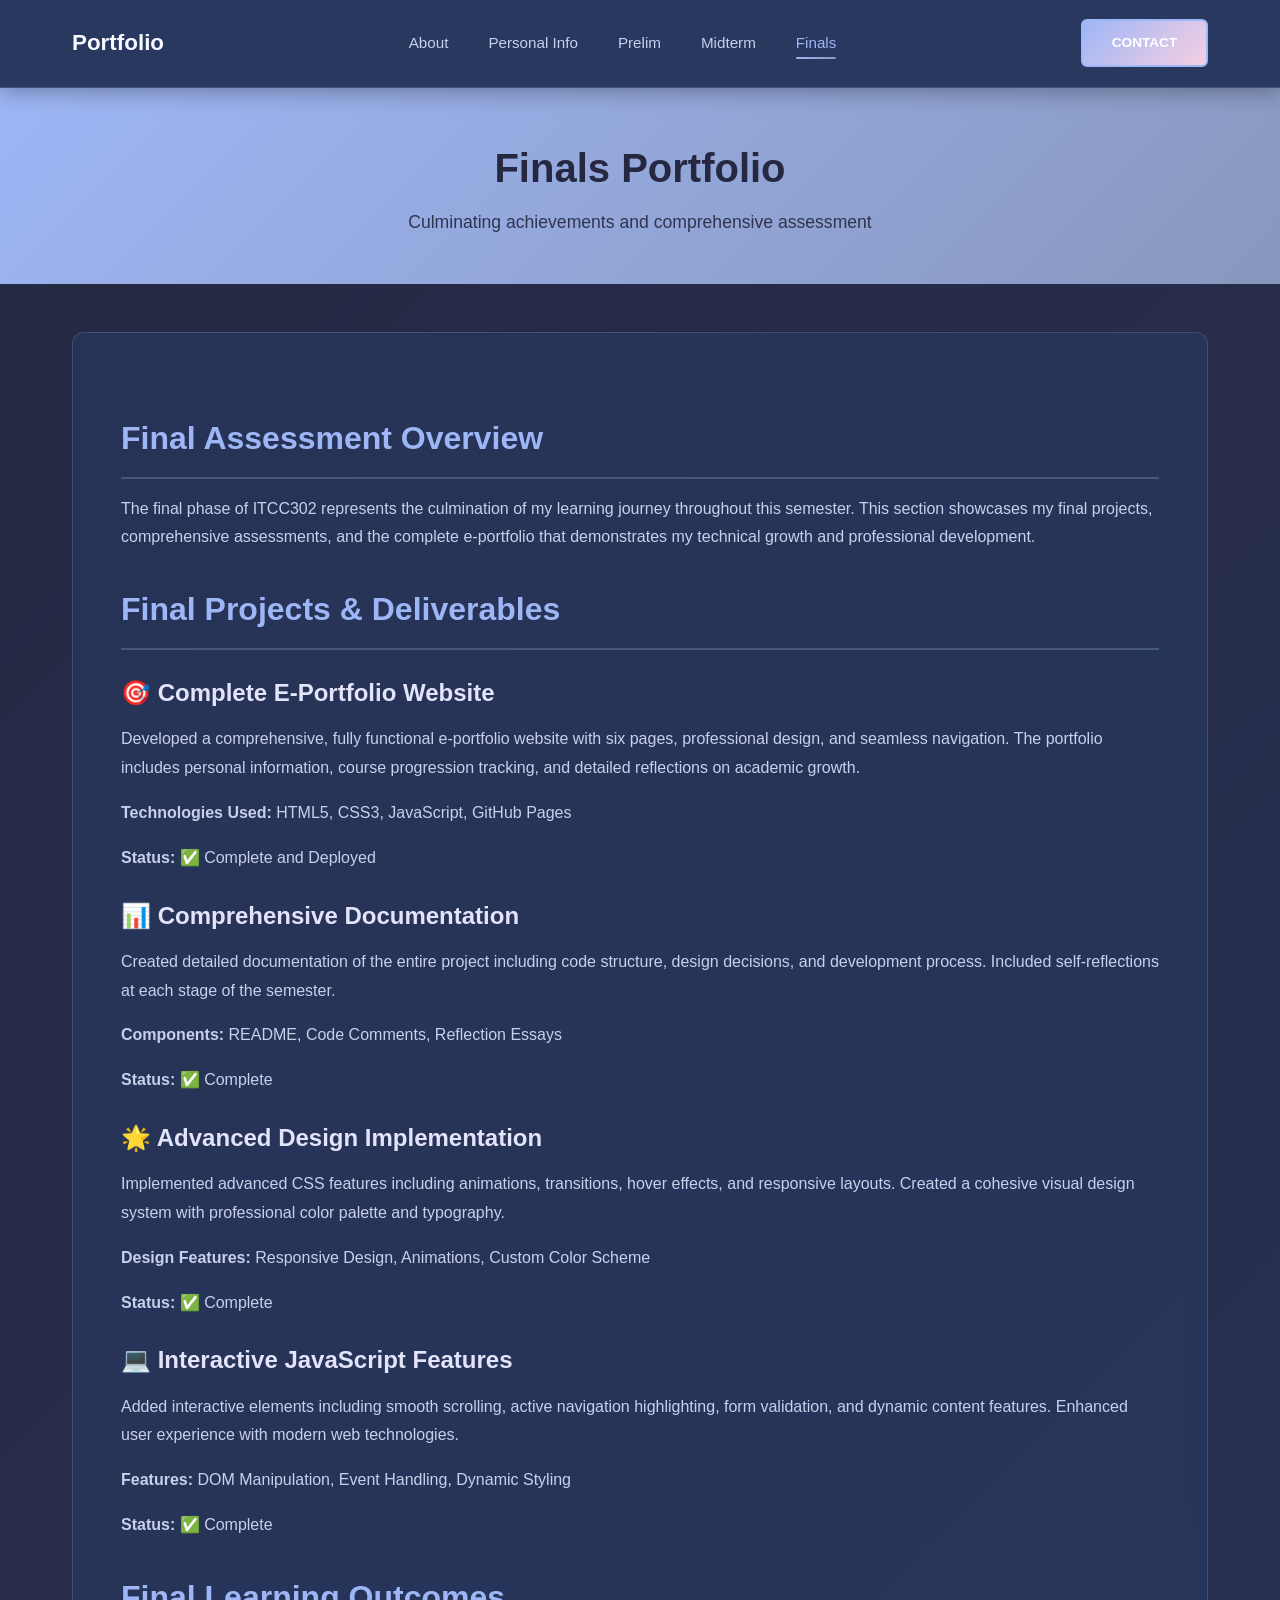
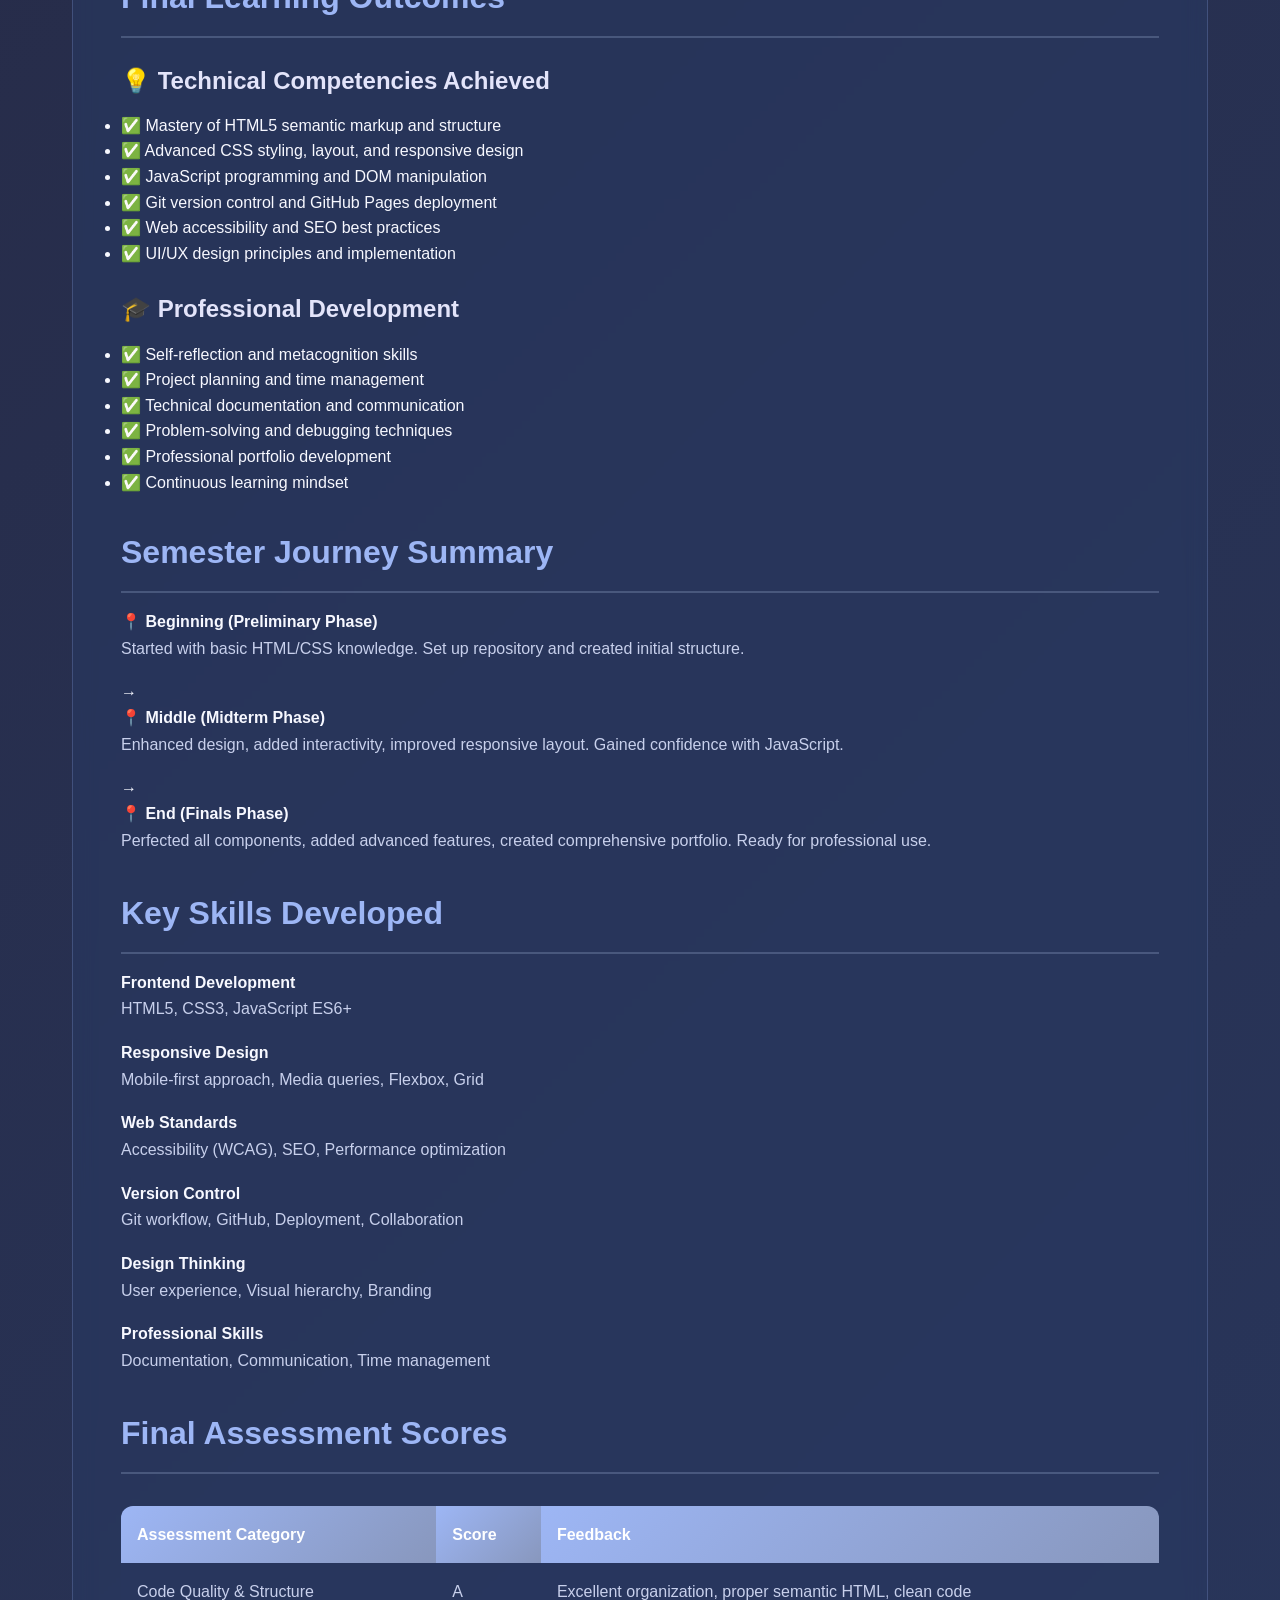
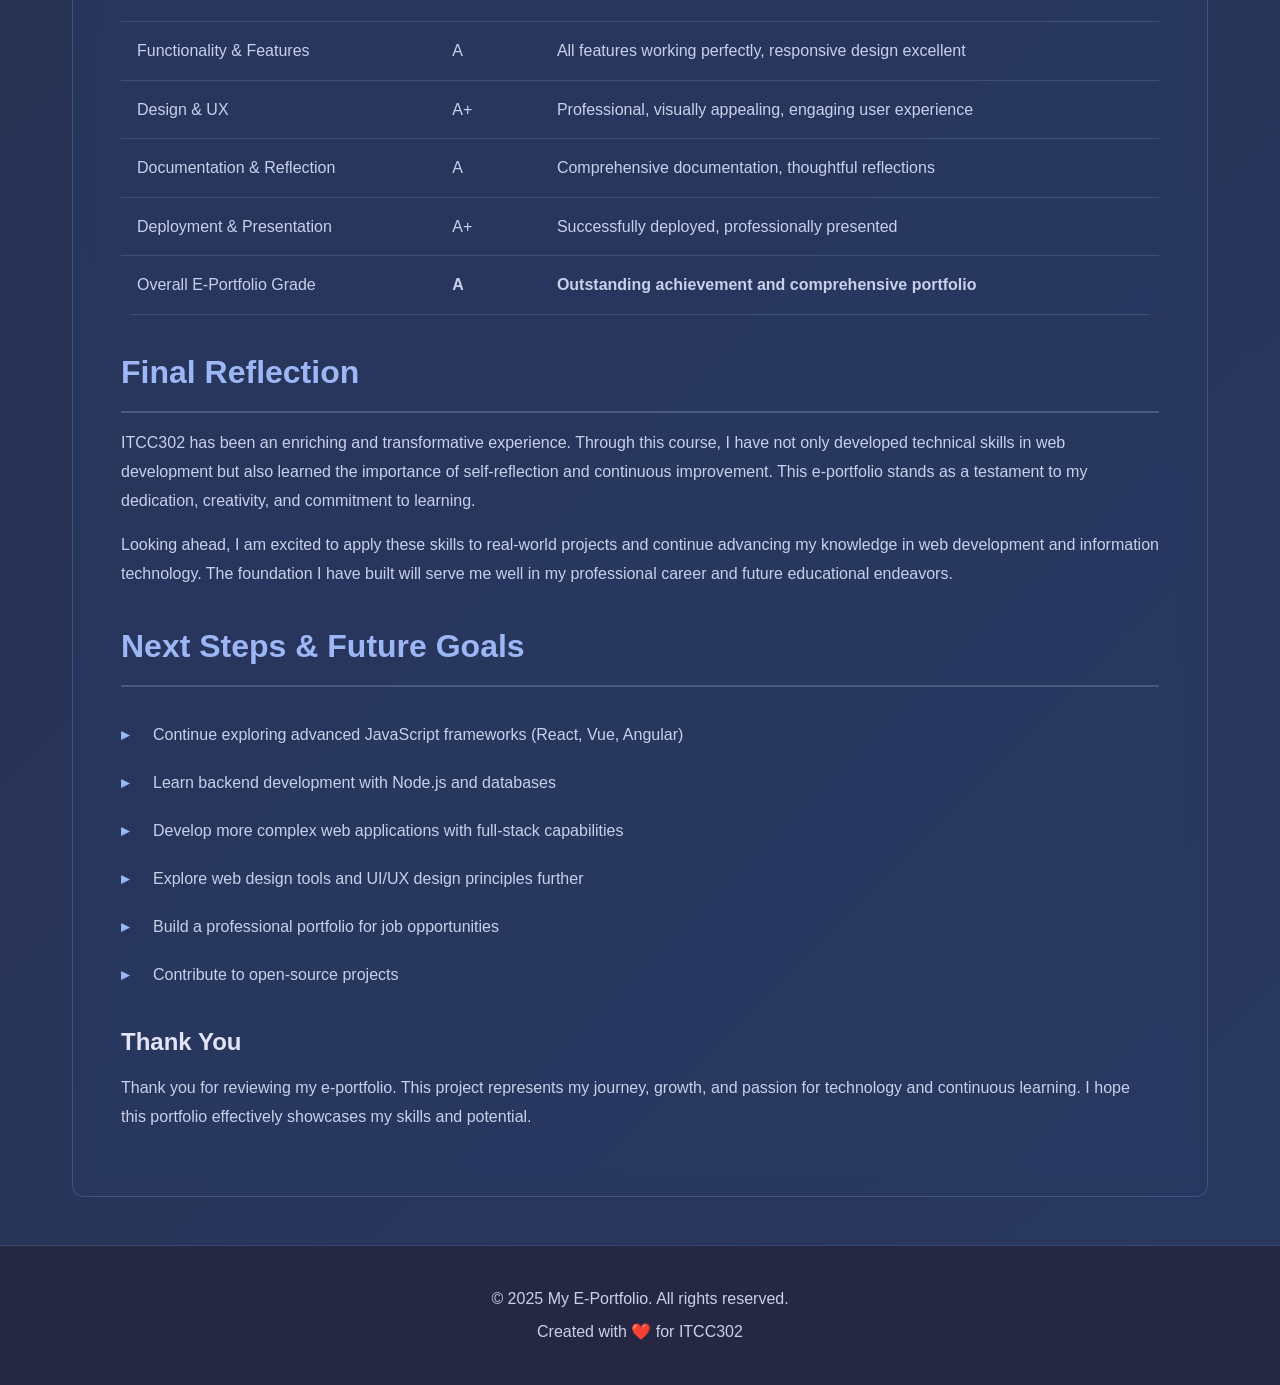
==== commit 16fe7731: "Update portfolio with personal information, fix logos, update colors, and adjust layout" ====
--- a/finals.html
+++ b/finals.html
@@ -9,7 +9,7 @@
 <body>
     <nav class="navbar">
         <div class="nav-container">
-            <div class="logo">�‍💻 Portfolio</div>
+            <div class="logo">Portfolio</div>
             <ul class="nav-menu">
                 <li><a href="index.html">About</a></li>
                 <li><a href="personal-info.html">Personal Info</a></li>
--- a/style.css
+++ b/style.css
@@ -1,7 +1,8 @@
 /* ============================================
-   Modern Portfolio - Dark Theme
-   Color Scheme: Navy, Orange, Purple, Yellow
-   ============================================ */
+    Modern Portfolio - Cool Blue Theme
+    Palette: 262842, 293961, 2C497F, 8897BD, E3E4FA
+    Accent: Baby Blue + Pastel Pink
+    ============================================ */
 
 * {
     margin: 0;
@@ -11,14 +12,14 @@
 
 /* Root Variables */
 :root {
-    --primary-dark: #2c3e50;
-    --secondary-dark: #1a1f3a;
-    --accent-orange: #ff6b5b;
-    --accent-purple: #9b59b6;
-    --accent-yellow: #f1c40f;
-    --accent-cyan: #00d4ff;
-    --text-light: #ffffff;
-    --text-gray: #b0b0b0;
+    --primary-dark: #262842;
+    --secondary-dark: #293961;
+    --accent-orange: #9db6f5;
+    --accent-purple: #8897bd;
+    --accent-yellow: #f6cfe3;
+    --accent-cyan: #e3e4fa;
+    --text-light: #f7f8ff;
+    --text-gray: #c8d0ec;
     --border-radius: 12px;
     --transition: 0.3s ease;
     --box-shadow: 0 8px 32px rgba(0, 0, 0, 0.2);
@@ -55,14 +56,14 @@
    ============================================ */
 
 .navbar {
-    background: rgba(26, 31, 58, 0.95);
+    background: rgba(41, 57, 97, 0.95);
     backdrop-filter: blur(10px);
     padding: 1.2rem 0;
     position: sticky;
     top: 0;
     z-index: 1000;
     box-shadow: 0 4px 20px rgba(0, 0, 0, 0.3);
-    border-bottom: 1px solid rgba(255, 107, 91, 0.1);
+    border-bottom: 1px solid rgba(157, 182, 245, 0.2);
 }
 
 .nav-container {
@@ -113,7 +114,7 @@
 }
 
 .contact-btn {
-    background: linear-gradient(135deg, var(--accent-orange), #ff4444);
+    background: linear-gradient(135deg, var(--accent-orange), var(--accent-yellow));
     color: white;
     padding: 0.7rem 1.8rem;
     border-radius: 6px;
@@ -181,7 +182,7 @@
     display: block;
     width: 100px;
     height: 4px;
-    background: linear-gradient(90deg, var(--accent-orange), var(--accent-purple), var(--accent-cyan));
+    background: linear-gradient(90deg, var(--accent-orange), var(--accent-purple), var(--accent-yellow));
     margin-top: 1rem;
     border-radius: 2px;
 }
@@ -222,26 +223,26 @@
 }
 
 .btn-primary {
-    background: linear-gradient(135deg, var(--accent-orange), #ff4444);
+    background: var(--primary-dark);
     color: white;
-    border: 2px solid var(--accent-orange);
+    border: 2px solid var(--primary-dark);
 }
 
 .btn-primary:hover {
     background: transparent;
-    color: var(--accent-orange);
+    color: var(--primary-dark);
     transform: translateY(-3px);
-    box-shadow: 0 10px 20px rgba(255, 107, 91, 0.3);
+    box-shadow: 0 10px 20px rgba(38, 40, 66, 0.35);
 }
 
 .btn-secondary {
     background: transparent;
-    color: var(--accent-orange);
-    border: 2px solid var(--accent-orange);
+    color: var(--primary-dark);
+    border: 2px solid var(--primary-dark);
 }
 
 .btn-secondary:hover {
-    background: var(--accent-orange);
+    background: var(--primary-dark);
     color: white;
     transform: translateY(-3px);
 }
@@ -265,7 +266,7 @@
 .laptop-illustration {
     width: 100%;
     aspect-ratio: 4/3;
-    background: linear-gradient(135deg, rgba(155, 89, 182, 0.2), rgba(0, 212, 255, 0.2));
+    background: linear-gradient(135deg, rgba(136, 151, 189, 0.24), rgba(227, 228, 250, 0.2));
     border-radius: var(--border-radius);
     display: flex;
     align-items: center;
@@ -278,7 +279,7 @@
 .laptop-illustration svg {
     width: 100%;
     height: 100%;
-    filter: drop-shadow(0 0 10px rgba(155, 89, 182, 0.5));
+    filter: drop-shadow(0 0 10px rgba(157, 182, 245, 0.45));
 }
 
 .profile-circle {
@@ -291,7 +292,7 @@
     align-items: center;
     justify-content: center;
     font-size: 5rem;
-    box-shadow: 0 15px 35px rgba(241, 196, 15, 0.3);
+    box-shadow: 0 15px 35px rgba(246, 207, 227, 0.35);
     animation: float 4s ease-in-out infinite;
     bottom: -50px;
     right: -30px;
@@ -303,6 +304,9 @@
     display: flex;
     align-items: center;
     justify-content: center;
+    border-radius: 50%;
+    object-fit: cover;
+    font-size: 5rem;
 }
 
 /* Floating Elements */
@@ -371,11 +375,13 @@
 .page-header h1 {
     font-size: 2.5rem;
     margin-bottom: 0.5rem;
+    color: var(--primary-dark);
 }
 
 .page-header p {
     font-size: 1.1rem;
     opacity: 0.9;
+    color: var(--primary-dark);
 }
 
 /* ============================================
@@ -393,19 +399,19 @@
    ============================================ */
 
 .content-section {
-    background: rgba(26, 31, 58, 0.6);
+    background: rgba(41, 57, 97, 0.62);
     backdrop-filter: blur(10px);
     border-radius: var(--border-radius);
     padding: 3rem;
     margin-bottom: 3rem;
-    border: 1px solid rgba(255, 107, 91, 0.1);
+    border: 1px solid rgba(157, 182, 245, 0.22);
 }
 
 .content-section h2 {
     color: var(--accent-orange);
     font-size: 2rem;
     margin: 2rem 0 1rem 0;
-    border-bottom: 2px solid rgba(155, 89, 182, 0.3);
+    border-bottom: 2px solid rgba(136, 151, 189, 0.35);
     padding-bottom: 0.8rem;
 }
 
@@ -455,7 +461,7 @@
     margin: 2rem 0;
     border-radius: var(--border-radius);
     overflow: hidden;
-    background: rgba(26, 31, 58, 0.4);
+    background: rgba(41, 57, 97, 0.45);
 }
 
 .assessment-table th,
@@ -470,13 +476,13 @@
 .assessment-table td,
 .final-assessment-table td {
     padding: 1rem;
-    border-bottom: 1px solid rgba(255, 107, 91, 0.1);
+    border-bottom: 1px solid rgba(157, 182, 245, 0.2);
     color: var(--text-gray);
 }
 
 .assessment-table tr:hover,
 .final-assessment-table tr:hover {
-    background: rgba(155, 89, 182, 0.1);
+    background: rgba(136, 151, 189, 0.18);
 }
 
 /* ============================================
@@ -484,12 +490,12 @@
    ============================================ */
 
 .footer {
-    background: rgba(26, 31, 58, 0.95);
+    background: rgba(38, 40, 66, 0.95);
     color: var(--text-gray);
     text-align: center;
     padding: 2rem;
     margin-top: 3rem;
-    border-top: 1px solid rgba(255, 107, 91, 0.1);
+    border-top: 1px solid rgba(157, 182, 245, 0.2);
 }
 
 .footer p {
@@ -508,19 +514,19 @@
 }
 
 .card {
-    background: rgba(155, 89, 182, 0.1);
+    background: rgba(136, 151, 189, 0.14);
     border-radius: var(--border-radius);
     padding: 2rem;
     text-align: center;
-    border: 2px solid rgba(155, 89, 182, 0.2);
+    border: 2px solid rgba(136, 151, 189, 0.28);
     transition: all var(--transition);
 }
 
 .card:hover {
     transform: translateY(-10px);
-    background: rgba(255, 107, 91, 0.1);
+    background: rgba(157, 182, 245, 0.16);
     border-color: var(--accent-orange);
-    box-shadow: 0 20px 40px rgba(255, 107, 91, 0.2);
+    box-shadow: 0 20px 40px rgba(157, 182, 245, 0.25);
 }
 
 .card-icon {
@@ -544,9 +550,9 @@
 
 .skills-section {
     padding: 4rem 2rem;
-    background: rgba(255, 107, 91, 0.05);
-    border-top: 1px solid rgba(255, 107, 91, 0.1);
-    border-bottom: 1px solid rgba(155, 89, 182, 0.1);
+    background: rgba(157, 182, 245, 0.06);
+    border-top: 1px solid rgba(157, 182, 245, 0.16);
+    border-bottom: 1px solid rgba(136, 151, 189, 0.16);
 }
 
 .skills-section h2 {
@@ -565,21 +571,21 @@
 }
 
 .skill-card {
-    background: rgba(26, 31, 58, 0.6);
+    background: rgba(41, 57, 97, 0.6);
     backdrop-filter: blur(10px);
     padding: 2.5rem 2rem;
     border-radius: var(--border-radius);
-    border: 1px solid rgba(255, 107, 91, 0.2);
+    border: 1px solid rgba(157, 182, 245, 0.24);
     text-align: center;
     transition: all var(--transition);
     cursor: pointer;
 }
 
 .skill-card:hover {
-    background: rgba(155, 89, 182, 0.1);
+    background: rgba(157, 182, 245, 0.12);
     border-color: var(--accent-purple);
     transform: translateY(-10px);
-    box-shadow: 0 20px 40px rgba(155, 89, 182, 0.2);
+    box-shadow: 0 20px 40px rgba(157, 182, 245, 0.2);
 }
 
 .skill-icon {
@@ -636,7 +642,7 @@
 }
 
 .highlight-item {
-    background: rgba(255, 107, 91, 0.1);
+    background: rgba(157, 182, 245, 0.12);
     padding: 1.5rem;
     border-radius: var(--border-radius);
     border-left: 4px solid var(--accent-orange);
@@ -644,7 +650,7 @@
 }
 
 .highlight-item:hover {
-    background: rgba(155, 89, 182, 0.1);
+    background: rgba(246, 207, 227, 0.14);
     border-left-color: var(--accent-purple);
 }
 
@@ -665,8 +671,8 @@
 
 .portfolio-preview {
     padding: 4rem 2rem;
-    background: rgba(155, 89, 182, 0.05);
-    border-top: 1px solid rgba(155, 89, 182, 0.1);
+    background: rgba(136, 151, 189, 0.08);
+    border-top: 1px solid rgba(136, 151, 189, 0.2);
 }
 
 .portfolio-preview h2 {
@@ -685,20 +691,20 @@
 }
 
 .preview-card {
-    background: rgba(26, 31, 58, 0.6);
+    background: rgba(41, 57, 97, 0.6);
     backdrop-filter: blur(10px);
     padding: 2rem;
     border-radius: var(--border-radius);
-    border: 1px solid rgba(155, 89, 182, 0.2);
+    border: 1px solid rgba(136, 151, 189, 0.25);
     text-align: center;
     transition: all var(--transition);
 }
 
 .preview-card:hover {
-    background: rgba(0, 212, 255, 0.1);
+    background: rgba(227, 228, 250, 0.18);
     border-color: var(--accent-cyan);
     transform: translateY(-10px);
-    box-shadow: 0 20px 40px rgba(0, 212, 255, 0.2);
+    box-shadow: 0 20px 40px rgba(227, 228, 250, 0.25);
 }
 
 .preview-icon {
@@ -737,10 +743,10 @@
    ============================================ */
 
 .contact-section {
-    padding: 4rem 2rem;
+    padding: 3rem 2rem 4rem;
     text-align: center;
-    max-width: 1200px;
-    margin: 0 auto;
+    max-width: 800px;
+    margin: 0 auto 3rem;
 }
 
 .contact-section h2 {
@@ -763,10 +769,10 @@
 }
 
 .contact-item {
-    background: rgba(255, 107, 91, 0.1);
+    background: rgba(157, 182, 245, 0.12);
     padding: 2rem;
     border-radius: var(--border-radius);
-    border: 1px solid rgba(255, 107, 91, 0.2);
+    border: 1px solid rgba(157, 182, 245, 0.26);
 }
 
 .contact-item h4 {
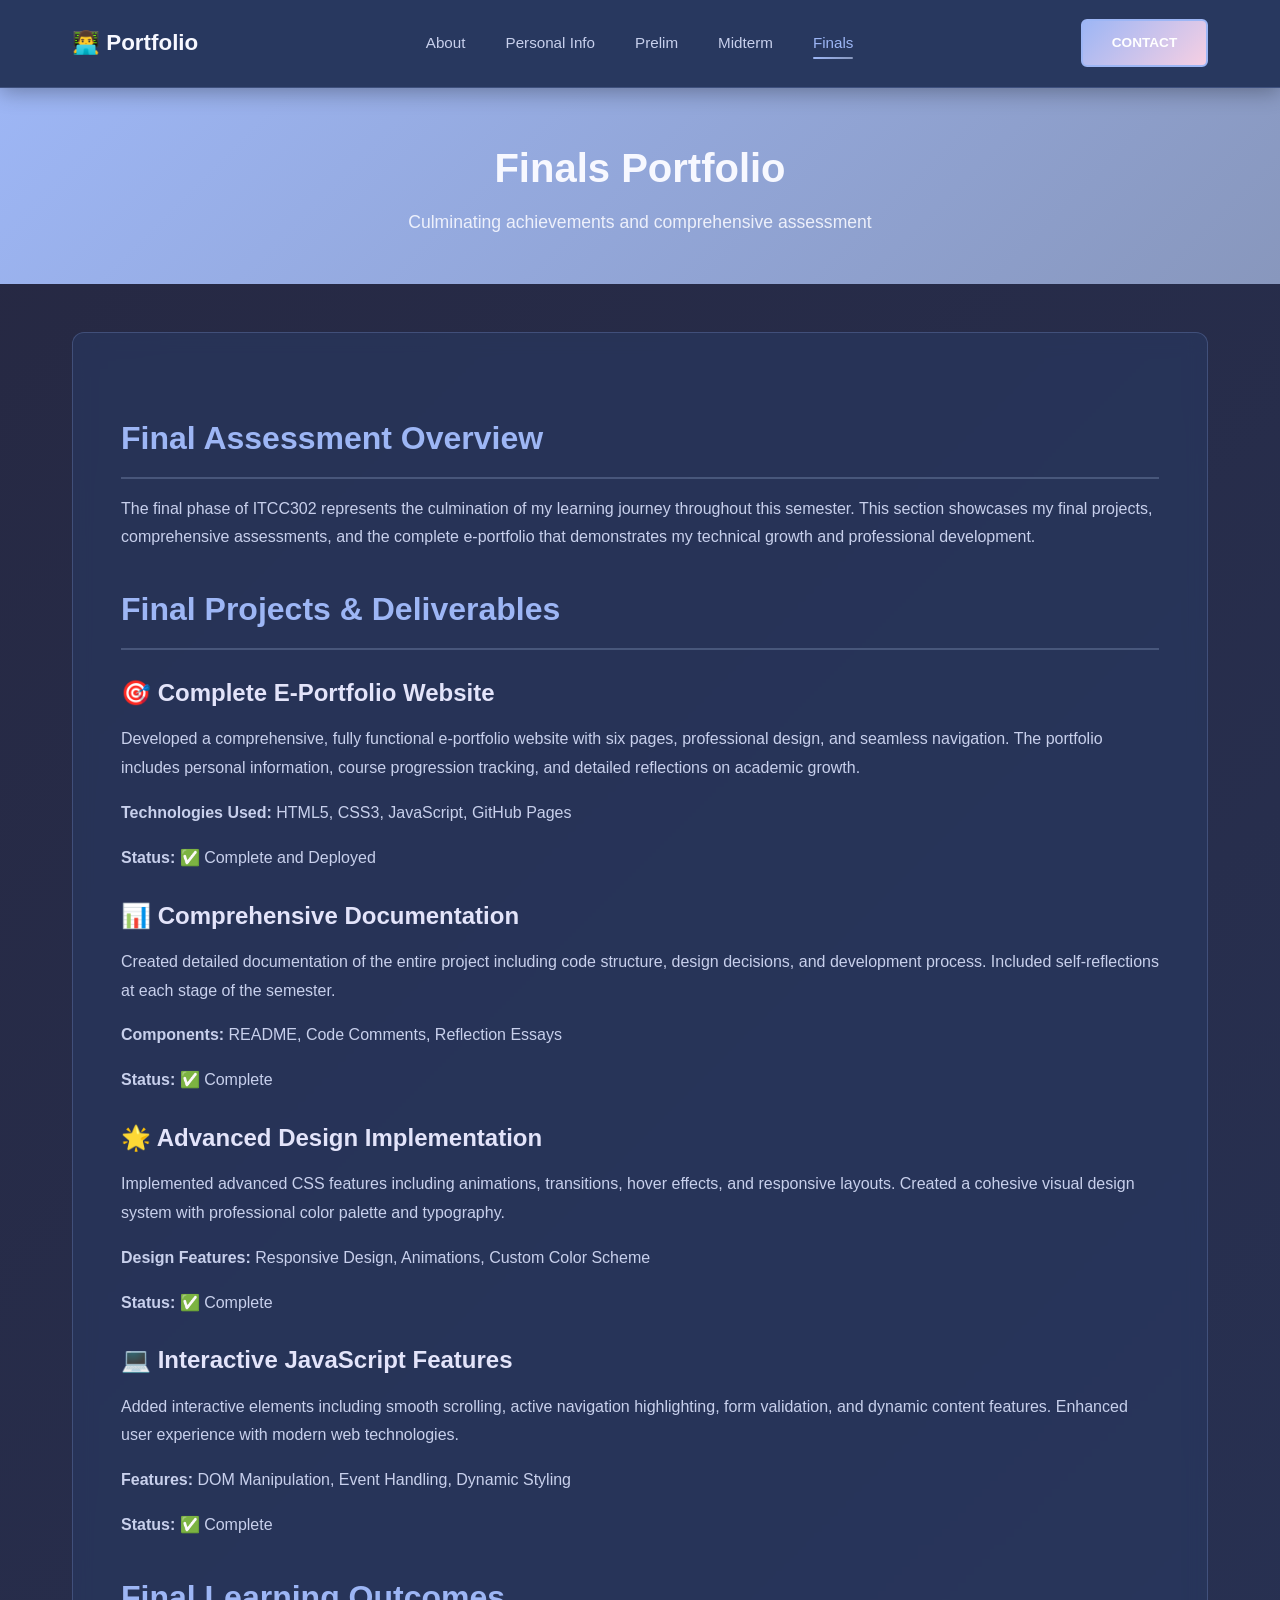
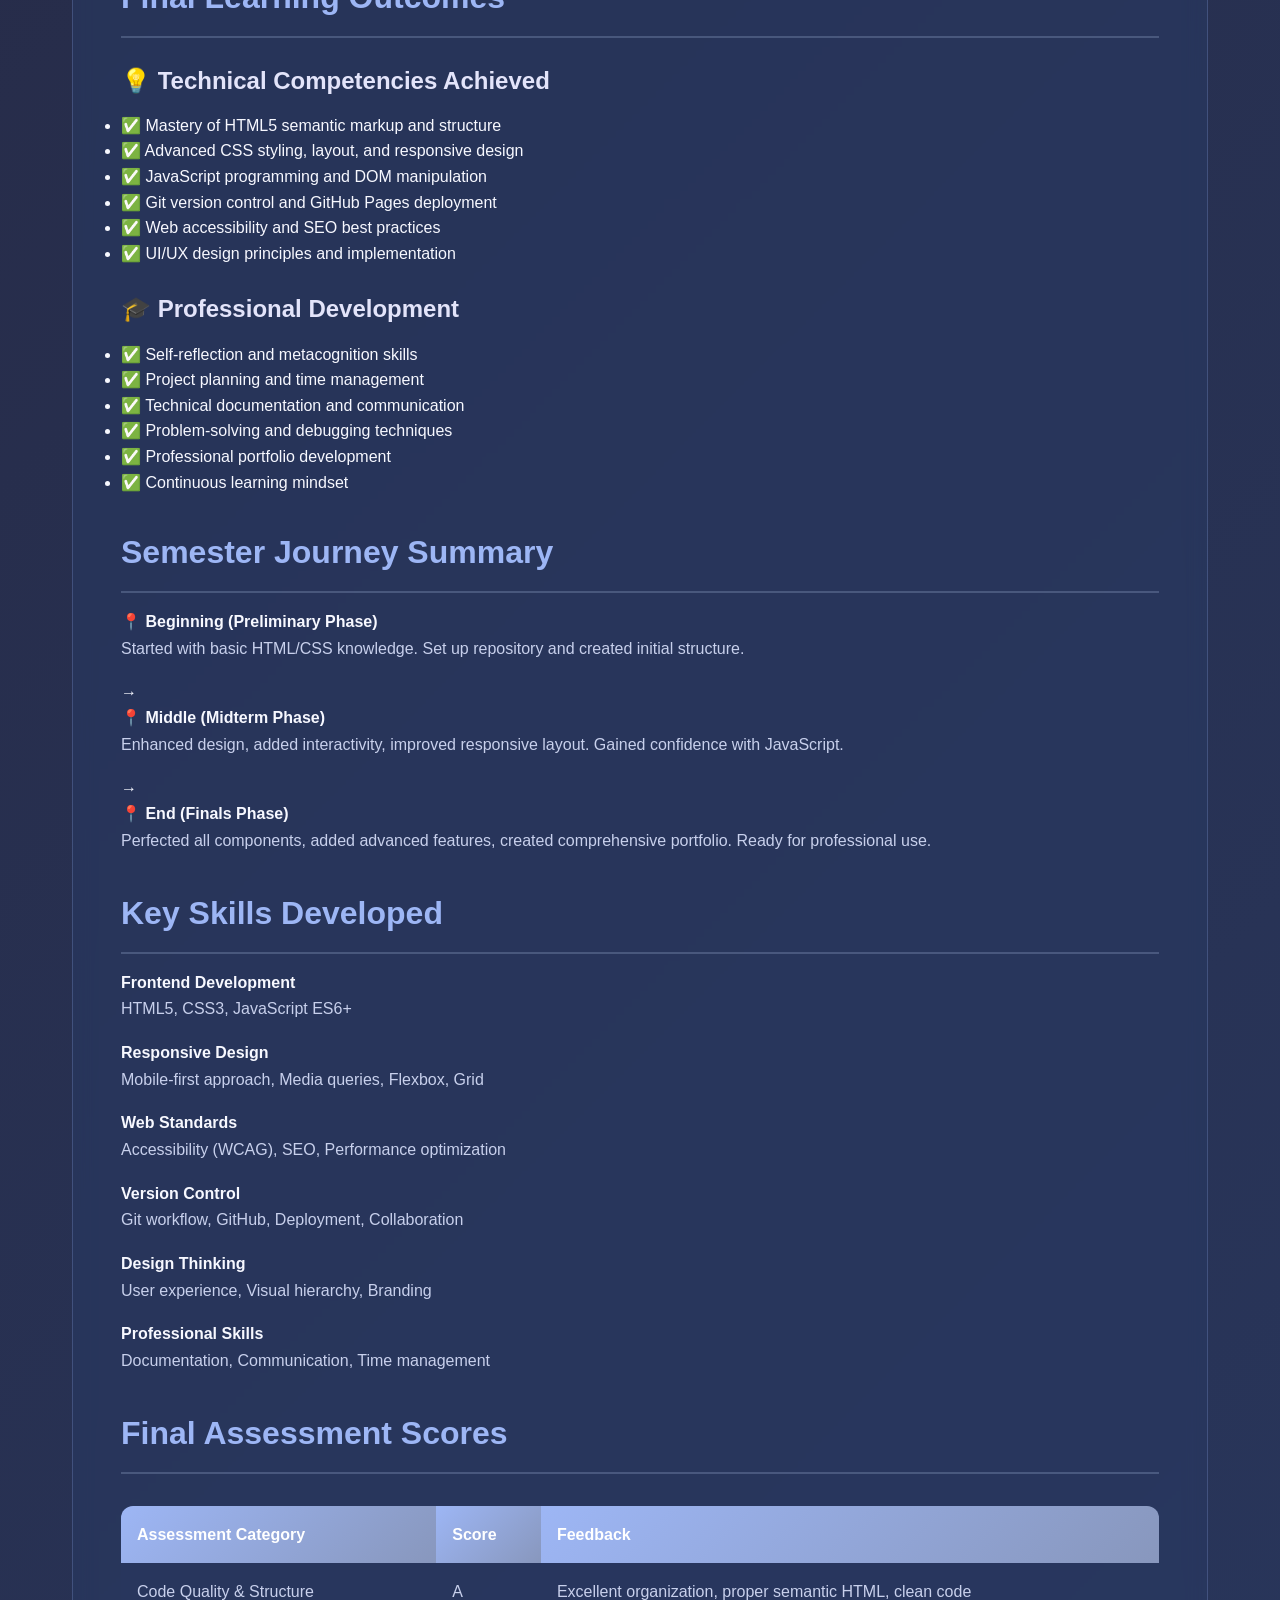
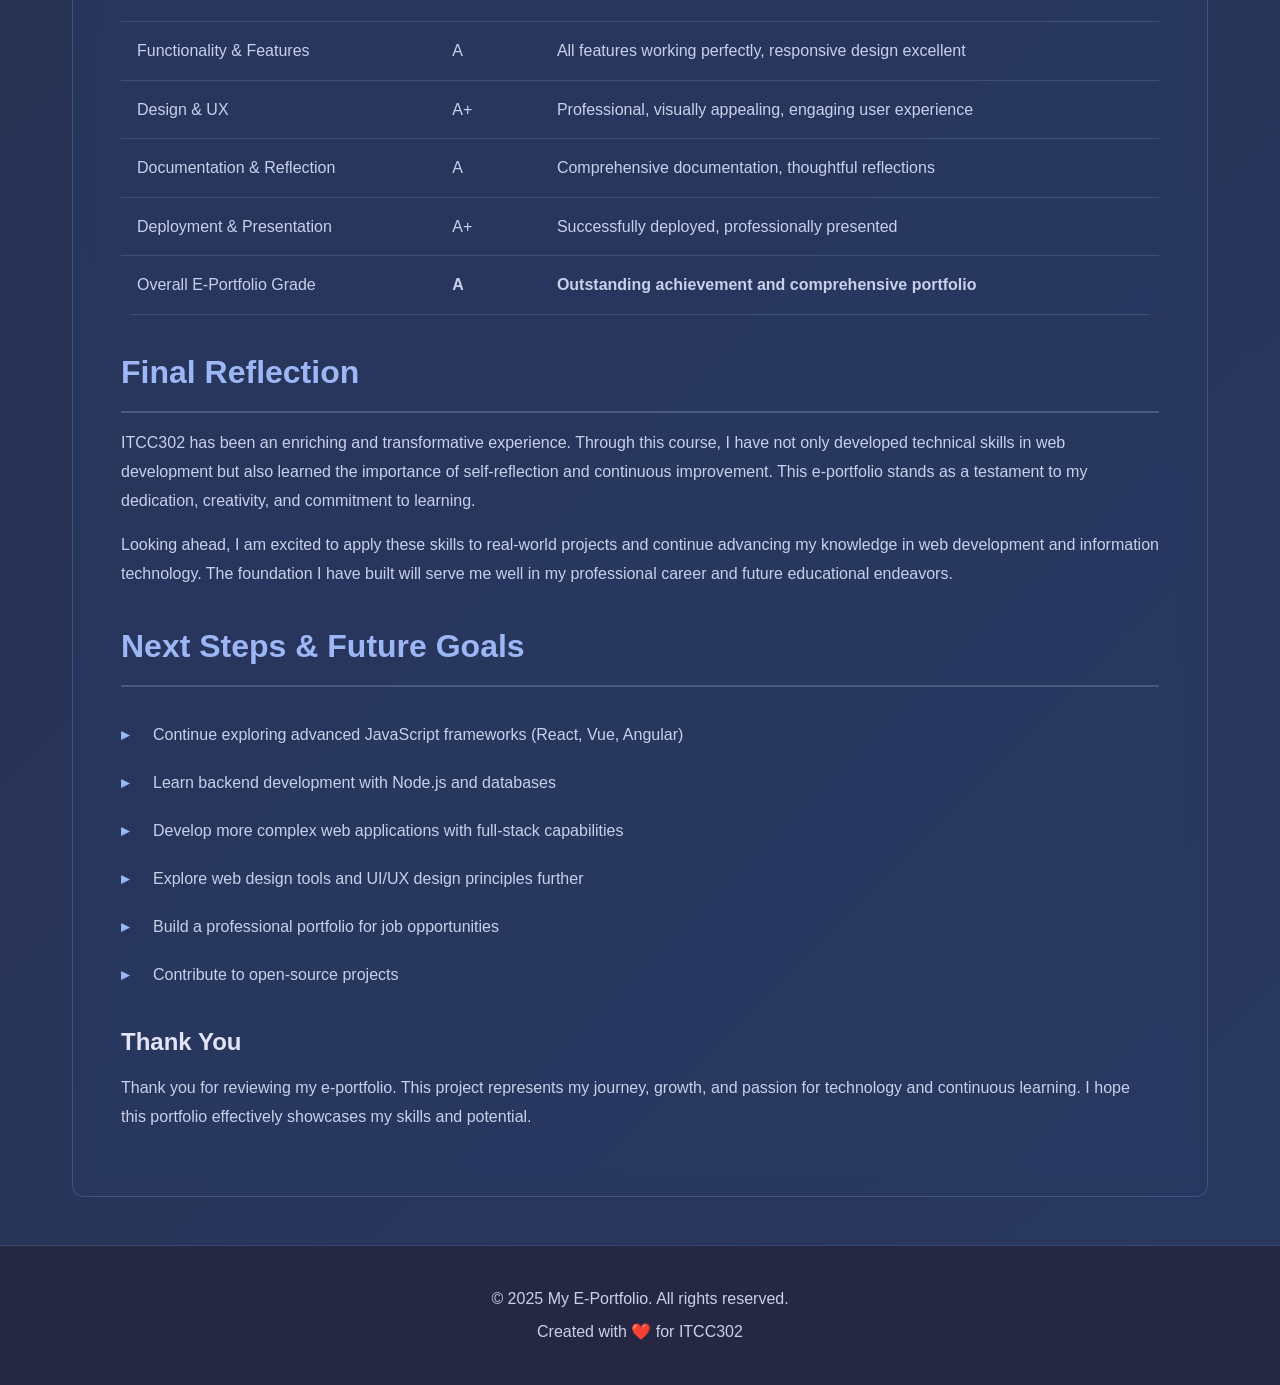
==== commit 8ee58508: "Update portfolio with emoji logo, placeholder text, and enhanced button styles Co-authored-by: Copil" ====
--- a/finals.html
+++ b/finals.html
@@ -9,7 +9,7 @@
 <body>
     <nav class="navbar">
         <div class="nav-container">
-            <div class="logo">Portfolio</div>
+            <div class="logo">👨‍💻 Portfolio</div>
             <ul class="nav-menu">
                 <li><a href="index.html">About</a></li>
                 <li><a href="personal-info.html">Personal Info</a></li>
--- a/style.css
+++ b/style.css
@@ -223,26 +223,26 @@
 }
 
 .btn-primary {
-    background: var(--primary-dark);
+    background: linear-gradient(135deg, var(--accent-orange), var(--accent-yellow));
     color: white;
-    border: 2px solid var(--primary-dark);
+    border: 2px solid var(--accent-orange);
 }
 
 .btn-primary:hover {
     background: transparent;
-    color: var(--primary-dark);
+    color: var(--accent-orange);
     transform: translateY(-3px);
-    box-shadow: 0 10px 20px rgba(38, 40, 66, 0.35);
+    box-shadow: 0 10px 20px rgba(157, 182, 245, 0.35);
 }
 
 .btn-secondary {
     background: transparent;
-    color: var(--primary-dark);
-    border: 2px solid var(--primary-dark);
+    color: var(--accent-orange);
+    border: 2px solid var(--accent-orange);
 }
 
 .btn-secondary:hover {
-    background: var(--primary-dark);
+    background: var(--accent-orange);
     color: white;
     transform: translateY(-3px);
 }
@@ -304,9 +304,6 @@
     display: flex;
     align-items: center;
     justify-content: center;
-    border-radius: 50%;
-    object-fit: cover;
-    font-size: 5rem;
 }
 
 /* Floating Elements */
@@ -375,13 +372,11 @@
 .page-header h1 {
     font-size: 2.5rem;
     margin-bottom: 0.5rem;
-    color: var(--primary-dark);
 }
 
 .page-header p {
     font-size: 1.1rem;
     opacity: 0.9;
-    color: var(--primary-dark);
 }
 
 /* ============================================
@@ -743,10 +738,10 @@
    ============================================ */
 
 .contact-section {
-    padding: 3rem 2rem 4rem;
+    padding: 4rem 2rem;
     text-align: center;
-    max-width: 800px;
-    margin: 0 auto 3rem;
+    max-width: 1200px;
+    margin: 0 auto;
 }
 
 .contact-section h2 {
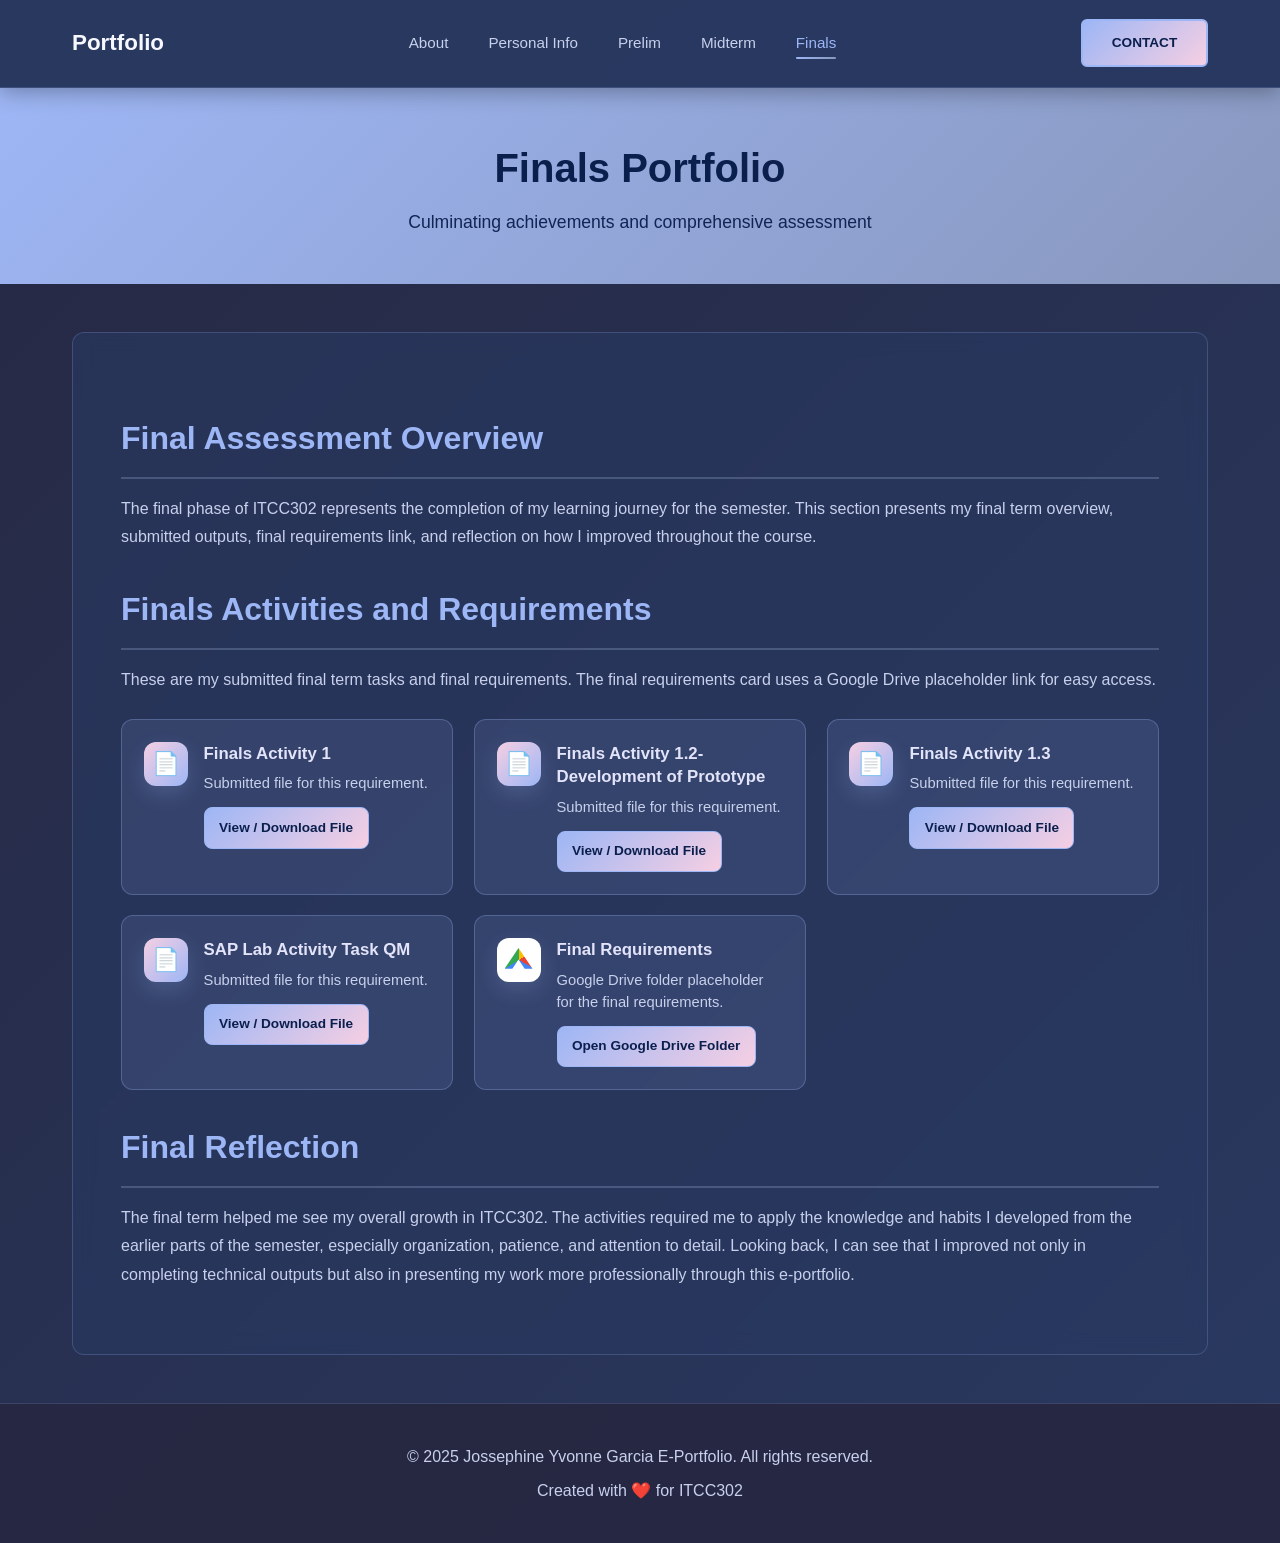
==== commit f2cdca36: "feat: Add prelim activities and assignments, update portfolio layout and styling - Removed unused im" ====
--- a/finals.html
+++ b/finals.html
@@ -9,7 +9,7 @@
 <body>
     <nav class="navbar">
         <div class="nav-container">
-            <div class="logo">👨‍💻 Portfolio</div>
+            <div class="logo">Portfolio</div>
             <ul class="nav-menu">
                 <li><a href="index.html">About</a></li>
                 <li><a href="personal-info.html">Personal Info</a></li>
@@ -17,7 +17,7 @@
                 <li><a href="midterm.html">Midterm</a></li>
                 <li><a href="finals.html" class="active">Finals</a></li>
             </ul>
-            <a href="#contact" class="contact-btn">CONTACT</a>
+            <a href="index.html#contact" class="contact-btn">CONTACT</a>
         </div>
     </nav>
 
@@ -30,200 +30,67 @@
         <section class="content-section">
             <h2>Final Assessment Overview</h2>
             <p>
-                The final phase of ITCC302 represents the culmination of my learning journey throughout this semester. 
-                This section showcases my final projects, comprehensive assessments, and the complete e-portfolio that 
-                demonstrates my technical growth and professional development.
+                The final phase of ITCC302 represents the completion of my learning journey for the semester. This section presents my final term overview, submitted outputs, final requirements link, and reflection on how I improved throughout the course.
             </p>
 
-            <h2>Final Projects & Deliverables</h2>
-            <div class="final-projects">
-                <div class="project-card">
-                    <h3>🎯 Complete E-Portfolio Website</h3>
-                    <p>
-                        Developed a comprehensive, fully functional e-portfolio website with six pages, professional design, 
-                        and seamless navigation. The portfolio includes personal information, course progression tracking, 
-                        and detailed reflections on academic growth.
-                    </p>
-                    <p><strong>Technologies Used:</strong> HTML5, CSS3, JavaScript, GitHub Pages</p>
-                    <p><strong>Status:</strong> ✅ Complete and Deployed</p>
-                </div>
-
-                <div class="project-card">
-                    <h3>📊 Comprehensive Documentation</h3>
-                    <p>
-                        Created detailed documentation of the entire project including code structure, design decisions, 
-                        and development process. Included self-reflections at each stage of the semester.
-                    </p>
-                    <p><strong>Components:</strong> README, Code Comments, Reflection Essays</p>
-                    <p><strong>Status:</strong> ✅ Complete</p>
-                </div>
-
-                <div class="project-card">
-                    <h3>🌟 Advanced Design Implementation</h3>
-                    <p>
-                        Implemented advanced CSS features including animations, transitions, hover effects, and responsive 
-                        layouts. Created a cohesive visual design system with professional color palette and typography.
-                    </p>
-                    <p><strong>Design Features:</strong> Responsive Design, Animations, Custom Color Scheme</p>
-                    <p><strong>Status:</strong> ✅ Complete</p>
-                </div>
-
-                <div class="project-card">
-                    <h3>💻 Interactive JavaScript Features</h3>
-                    <p>
-                        Added interactive elements including smooth scrolling, active navigation highlighting, form validation, 
-                        and dynamic content features. Enhanced user experience with modern web technologies.
-                    </p>
-                    <p><strong>Features:</strong> DOM Manipulation, Event Handling, Dynamic Styling</p>
-                    <p><strong>Status:</strong> ✅ Complete</p>
-                </div>
+            <h2>Finals Activities and Requirements</h2>
+            <p>
+                These are my submitted final term tasks and final requirements. The final requirements card uses a Google Drive placeholder link for easy access.
+            </p>
+            <div class="activity-grid">
+                <article class="activity-card">
+                    <div class="activity-icon">📄</div>
+                    <div class="activity-details">
+                        <h3>Finals Activity 1</h3>
+                        <p>Submitted file for this requirement.</p>
+                        <a href="final-files/Activity/FinalsActivity1_Garcia.pdf" target="_blank" download class="file-action">View / Download File</a>
+                    </div>
+                </article>
+                <article class="activity-card">
+                    <div class="activity-icon">📄</div>
+                    <div class="activity-details">
+                        <h3>Finals Activity 1.2- Development of Prototype</h3>
+                        <p>Submitted file for this requirement.</p>
+                        <a href="final-files/Activity/FinalsActivity1.2_Garcia.pdf" target="_blank" download class="file-action">View / Download File</a>
+                    </div>
+                </article>
+                <article class="activity-card">
+                    <div class="activity-icon">📄</div>
+                    <div class="activity-details">
+                        <h3>Finals Activity 1.3</h3>
+                        <p>Submitted file for this requirement.</p>
+                        <a href="final-files/Activity/FinalsActivity1.3_Garcia.pdf" target="_blank" download class="file-action">View / Download File</a>
+                    </div>
+                </article>
+                <article class="activity-card">
+                    <div class="activity-icon">📄</div>
+                    <div class="activity-details">
+                        <h3>SAP Lab Activity Task QM</h3>
+                        <p>Submitted file for this requirement.</p>
+                        <a href="final-files/Activity/SAP2QM_Garcia.pdf" target="_blank" download class="file-action">View / Download File</a>
+                    </div>
+                </article>
+                <article class="activity-card drive-card">
+                    <div class="activity-icon google-drive-icon" aria-hidden="true">
+                        <span class="drive-shape"></span>
+                    </div>
+                    <div class="activity-details">
+                        <h3>Final Requirements</h3>
+                        <p>Google Drive folder placeholder for the final requirements.</p>
+                        <a href="https://drive.google.com/drive/folders/1ZQzfO32KUvxSuR30dQqI1AdlQrtEZ6cA?usp=sharing" target="_blank" rel="noopener noreferrer" class="file-action">Open Google Drive Folder</a>
+                    </div>
+                </article>
             </div>
-
-            <h2>Final Learning Outcomes</h2>
-            <div class="learning-outcomes">
-                <div class="outcome">
-                    <h3>💡 Technical Competencies Achieved</h3>
-                    <ul>
-                        <li>✅ Mastery of HTML5 semantic markup and structure</li>
-                        <li>✅ Advanced CSS styling, layout, and responsive design</li>
-                        <li>✅ JavaScript programming and DOM manipulation</li>
-                        <li>✅ Git version control and GitHub Pages deployment</li>
-                        <li>✅ Web accessibility and SEO best practices</li>
-                        <li>✅ UI/UX design principles and implementation</li>
-                    </ul>
-                </div>
-                <div class="outcome">
-                    <h3>🎓 Professional Development</h3>
-                    <ul>
-                        <li>✅ Self-reflection and metacognition skills</li>
-                        <li>✅ Project planning and time management</li>
-                        <li>✅ Technical documentation and communication</li>
-                        <li>✅ Problem-solving and debugging techniques</li>
-                        <li>✅ Professional portfolio development</li>
-                        <li>✅ Continuous learning mindset</li>
-                    </ul>
-                </div>
-            </div>
-
-            <h2>Semester Journey Summary</h2>
-            <div class="journey">
-                <div class="journey-stage">
-                    <h4>📍 Beginning (Preliminary Phase)</h4>
-                    <p>Started with basic HTML/CSS knowledge. Set up repository and created initial structure.</p>
-                </div>
-                <div class="journey-arrow">→</div>
-                <div class="journey-stage">
-                    <h4>📍 Middle (Midterm Phase)</h4>
-                    <p>Enhanced design, added interactivity, improved responsive layout. Gained confidence with JavaScript.</p>
-                </div>
-                <div class="journey-arrow">→</div>
-                <div class="journey-stage">
-                    <h4>📍 End (Finals Phase)</h4>
-                    <p>Perfected all components, added advanced features, created comprehensive portfolio. Ready for professional use.</p>
-                </div>
-            </div>
-
-            <h2>Key Skills Developed</h2>
-            <div class="skills-showcase">
-                <div class="skill-box">
-                    <h4>Frontend Development</h4>
-                    <p>HTML5, CSS3, JavaScript ES6+</p>
-                </div>
-                <div class="skill-box">
-                    <h4>Responsive Design</h4>
-                    <p>Mobile-first approach, Media queries, Flexbox, Grid</p>
-                </div>
-                <div class="skill-box">
-                    <h4>Web Standards</h4>
-                    <p>Accessibility (WCAG), SEO, Performance optimization</p>
-                </div>
-                <div class="skill-box">
-                    <h4>Version Control</h4>
-                    <p>Git workflow, GitHub, Deployment, Collaboration</p>
-                </div>
-                <div class="skill-box">
-                    <h4>Design Thinking</h4>
-                    <p>User experience, Visual hierarchy, Branding</p>
-                </div>
-                <div class="skill-box">
-                    <h4>Professional Skills</h4>
-                    <p>Documentation, Communication, Time management</p>
-                </div>
-            </div>
-
-            <h2>Final Assessment Scores</h2>
-            <table class="final-assessment-table">
-                <tr>
-                    <th>Assessment Category</th>
-                    <th>Score</th>
-                    <th>Feedback</th>
-                </tr>
-                <tr>
-                    <td>Code Quality & Structure</td>
-                    <td>A</td>
-                    <td>Excellent organization, proper semantic HTML, clean code</td>
-                </tr>
-                <tr>
-                    <td>Functionality & Features</td>
-                    <td>A</td>
-                    <td>All features working perfectly, responsive design excellent</td>
-                </tr>
-                <tr>
-                    <td>Design & UX</td>
-                    <td>A+</td>
-                    <td>Professional, visually appealing, engaging user experience</td>
-                </tr>
-                <tr>
-                    <td>Documentation & Reflection</td>
-                    <td>A</td>
-                    <td>Comprehensive documentation, thoughtful reflections</td>
-                </tr>
-                <tr>
-                    <td>Deployment & Presentation</td>
-                    <td>A+</td>
-                    <td>Successfully deployed, professionally presented</td>
-                </tr>
-                <tr>
-                    <td>Overall E-Portfolio Grade</td>
-                    <td><strong>A</strong></td>
-                    <td><strong>Outstanding achievement and comprehensive portfolio</strong></td>
-                </tr>
-            </table>
 
             <h2>Final Reflection</h2>
             <p>
-                ITCC302 has been an enriching and transformative experience. Through this course, I have not only developed 
-                technical skills in web development but also learned the importance of self-reflection and continuous improvement. 
-                This e-portfolio stands as a testament to my dedication, creativity, and commitment to learning.
+                The final term helped me see my overall growth in ITCC302. The activities required me to apply the knowledge and habits I developed from the earlier parts of the semester, especially organization, patience, and attention to detail. Looking back, I can see that I improved not only in completing technical outputs but also in presenting my work more professionally through this e-portfolio.
             </p>
-            <p>
-                Looking ahead, I am excited to apply these skills to real-world projects and continue advancing my knowledge in 
-                web development and information technology. The foundation I have built will serve me well in my professional career 
-                and future educational endeavors.
-            </p>
-
-            <h2>Next Steps & Future Goals</h2>
-            <ul class="list-items">
-                <li>Continue exploring advanced JavaScript frameworks (React, Vue, Angular)</li>
-                <li>Learn backend development with Node.js and databases</li>
-                <li>Develop more complex web applications with full-stack capabilities</li>
-                <li>Explore web design tools and UI/UX design principles further</li>
-                <li>Build a professional portfolio for job opportunities</li>
-                <li>Contribute to open-source projects</li>
-            </ul>
-
-            <div class="thank-you">
-                <h3>Thank You</h3>
-                <p>
-                    Thank you for reviewing my e-portfolio. This project represents my journey, growth, and passion for 
-                    technology and continuous learning. I hope this portfolio effectively showcases my skills and potential.
-                </p>
-            </div>
         </section>
     </main>
 
     <footer class="footer">
-        <p>&copy; 2025 My E-Portfolio. All rights reserved.</p>
+        <p>&copy; 2025 Jossephine Yvonne Garcia E-Portfolio. All rights reserved.</p>
         <p>Created with ❤️ for ITCC302</p>
     </footer>
 
--- a/style.css
+++ b/style.css
@@ -13,6 +13,7 @@
 /* Root Variables */
 :root {
     --primary-dark: #262842;
+    --navy-blue: #0b1f4d;
     --secondary-dark: #293961;
     --accent-orange: #9db6f5;
     --accent-purple: #8897bd;
@@ -115,7 +116,7 @@
 
 .contact-btn {
     background: linear-gradient(135deg, var(--accent-orange), var(--accent-yellow));
-    color: white;
+    color: var(--navy-blue);
     padding: 0.7rem 1.8rem;
     border-radius: 6px;
     text-decoration: none;
@@ -128,7 +129,7 @@
 
 .contact-btn:hover {
     background: transparent;
-    color: var(--accent-orange);
+    color: var(--navy-blue);
     transform: translateY(-2px);
 }
 
@@ -224,7 +225,7 @@
 
 .btn-primary {
     background: linear-gradient(135deg, var(--accent-orange), var(--accent-yellow));
-    color: white;
+    color: var(--navy-blue);
     border: 2px solid var(--accent-orange);
 }
 
@@ -243,7 +244,7 @@
 
 .btn-secondary:hover {
     background: var(--accent-orange);
-    color: white;
+    color: var(--navy-blue);
     transform: translateY(-3px);
 }
 
@@ -363,7 +364,7 @@
 
 .page-header {
     background: linear-gradient(135deg, var(--accent-orange) 0%, var(--accent-purple) 100%);
-    color: var(--text-light);
+    color: var(--navy-blue);
     padding: 3rem 2rem;
     text-align: center;
     margin-bottom: 3rem;
@@ -372,11 +373,13 @@
 .page-header h1 {
     font-size: 2.5rem;
     margin-bottom: 0.5rem;
+    color: var(--navy-blue);
 }
 
 .page-header p {
     font-size: 1.1rem;
-    opacity: 0.9;
+    opacity: 0.95;
+    color: var(--navy-blue);
 }
 
 /* ============================================
@@ -734,38 +737,108 @@
 }
 
 /* ============================================
+   Profile Photo
+   ============================================ */
+
+.profile-photo {
+    width: 100%;
+    height: 100%;
+    object-fit: cover;
+    border-radius: 50%;
+}
+
+.profile-initials {
+    width: 100%;
+    height: 100%;
+    display: none;
+    align-items: center;
+    justify-content: center;
+    color: var(--navy-blue);
+    font-weight: 800;
+    letter-spacing: 1px;
+}
+
+.profile-avatar .profile-initials {
+    font-size: 2.8rem;
+}
+
+.avatar .profile-initials {
+    font-size: 2rem;
+}
+
+.profile-card {
+    display: flex;
+    align-items: center;
+    gap: 1.8rem;
+    background: rgba(157, 182, 245, 0.12);
+    border: 1px solid rgba(157, 182, 245, 0.26);
+    border-radius: var(--border-radius);
+    padding: 1.8rem;
+    margin-bottom: 2rem;
+}
+
+.profile-image {
+    flex: 0 0 130px;
+}
+
+.avatar {
+    width: 130px;
+    height: 130px;
+    border-radius: 50%;
+    display: flex;
+    align-items: center;
+    justify-content: center;
+    overflow: hidden;
+    background: linear-gradient(135deg, var(--accent-yellow), var(--accent-orange));
+    box-shadow: 0 10px 24px rgba(157, 182, 245, 0.25);
+    font-size: 2.4rem;
+}
+
+.profile-info h2 {
+    margin: 0 0 0.5rem 0;
+    color: var(--accent-cyan);
+}
+
+.profile-info .role {
+    margin: 0;
+    color: var(--text-gray);
+}
+
+/* ============================================
    Contact Section
    ============================================ */
 
 .contact-section {
     padding: 4rem 2rem;
     text-align: center;
-    max-width: 1200px;
+    max-width: 980px;
     margin: 0 auto;
 }
 
 .contact-section h2 {
     font-size: 2.5rem;
-    margin-bottom: 1rem;
+    margin-bottom: 1.4rem;
     color: var(--text-light);
 }
 
-.contact-section > p {
+.contact-section .container > p {
     color: var(--text-gray);
     font-size: 1.1rem;
-    margin-bottom: 3rem;
+    margin: 0 auto 2.8rem auto;
+    max-width: 650px;
 }
 
 .contact-info {
     display: grid;
-    grid-template-columns: repeat(auto-fit, minmax(200px, 1fr));
-    gap: 2rem;
-    margin-bottom: 2rem;
+    grid-template-columns: repeat(auto-fit, minmax(190px, 1fr));
+    gap: 1.4rem;
+    max-width: 820px;
+    margin: 0 auto 2.2rem auto;
 }
 
 .contact-item {
     background: rgba(157, 182, 245, 0.12);
-    padding: 2rem;
+    padding: 1.35rem;
     border-radius: var(--border-radius);
     border: 1px solid rgba(157, 182, 245, 0.26);
 }
@@ -827,6 +900,11 @@
 
     .floating-elements {
         display: none;
+    }
+
+    .profile-card {
+        flex-direction: column;
+        text-align: center;
     }
 
     .profile-circle {
@@ -888,3 +966,168 @@
         font-size: 1.8rem;
     }
 }
+
+
+/* Term file download styling */
+.file-downloads {
+    display: grid;
+    grid-template-columns: repeat(auto-fit, minmax(260px, 1fr));
+    gap: 1.5rem;
+    margin: 1.5rem 0 2rem 0;
+}
+
+.file-group {
+    background: rgba(157, 182, 245, 0.12);
+    border: 1px solid rgba(157, 182, 245, 0.26);
+    border-radius: var(--border-radius);
+    padding: 1.5rem;
+}
+
+.file-group h3 {
+    color: var(--accent-cyan);
+    margin-top: 0;
+    margin-bottom: 1rem;
+}
+
+.file-list {
+    list-style: none;
+    padding: 0;
+    margin: 0;
+}
+
+.file-list li {
+    margin-bottom: 0.8rem;
+    padding-left: 1.2rem;
+    position: relative;
+}
+
+.file-list li::before {
+    content: "▸";
+    position: absolute;
+    left: 0;
+    color: var(--accent-orange);
+    font-weight: bold;
+}
+
+.file-list a {
+    color: var(--text-light);
+    text-decoration: none;
+    line-height: 1.5;
+    word-break: break-word;
+}
+
+.file-list a:hover {
+    color: var(--accent-orange);
+    text-decoration: underline;
+}
+
+
+/* ============================================
+   Updated activity card styling
+   ============================================ */
+.activity-grid {
+    display: grid;
+    grid-template-columns: repeat(auto-fit, minmax(270px, 1fr));
+    gap: 1.3rem;
+    margin: 1.5rem 0 2rem 0;
+}
+
+.activity-card {
+    display: flex;
+    gap: 1rem;
+    align-items: flex-start;
+    background: rgba(157, 182, 245, 0.12);
+    border: 1px solid rgba(157, 182, 245, 0.28);
+    border-radius: var(--border-radius);
+    padding: 1.35rem;
+    transition: transform var(--transition), border-color var(--transition), background var(--transition);
+}
+
+.activity-card:hover {
+    transform: translateY(-6px);
+    border-color: var(--accent-orange);
+    background: rgba(157, 182, 245, 0.18);
+}
+
+.activity-icon {
+    width: 44px;
+    height: 44px;
+    min-width: 44px;
+    border-radius: 12px;
+    background: linear-gradient(135deg, var(--accent-yellow), var(--accent-orange));
+    color: var(--navy-blue, #0b1f4d);
+    display: flex;
+    align-items: center;
+    justify-content: center;
+    font-size: 1.4rem;
+    box-shadow: 0 8px 20px rgba(157, 182, 245, 0.2);
+}
+
+.activity-details h3 {
+    color: var(--accent-cyan);
+    margin: 0 0 0.45rem 0;
+    font-size: 1.05rem;
+    line-height: 1.4;
+}
+
+.activity-details p {
+    margin: 0 0 0.8rem 0;
+    color: var(--text-gray);
+    font-size: 0.92rem;
+    line-height: 1.5;
+}
+
+.file-action {
+    display: inline-block;
+    color: var(--navy-blue, #0b1f4d);
+    background: linear-gradient(135deg, var(--accent-orange), var(--accent-yellow));
+    border: 1px solid var(--accent-orange);
+    border-radius: 8px;
+    padding: 0.55rem 0.9rem;
+    text-decoration: none;
+    font-weight: 700;
+    font-size: 0.85rem;
+    transition: all var(--transition);
+}
+
+.file-action:hover {
+    background: transparent;
+    color: var(--accent-orange);
+}
+
+.google-drive-icon {
+    background: #ffffff;
+}
+
+.drive-shape {
+    width: 28px;
+    height: 24px;
+    display: block;
+    background: conic-gradient(from 120deg, #4285f4 0 33%, #34a853 0 66%, #fbbc04 0 83%, #ea4335 0 100%);
+    clip-path: polygon(50% 0%, 100% 86%, 72% 86%, 50% 48%, 28% 86%, 0% 86%);
+}
+
+@media (max-width: 480px) {
+    .activity-card {
+        flex-direction: column;
+    }
+}
+
+/* Fix long contact information text so the email stays inside the card */
+.contact-info {
+    grid-template-columns: repeat(auto-fit, minmax(250px, 1fr));
+    max-width: 900px;
+}
+
+.contact-item p,
+.contact-item a {
+    overflow-wrap: anywhere;
+    word-break: break-word;
+    line-height: 1.5;
+}
+
+@media (max-width: 480px) {
+    .contact-info {
+        grid-template-columns: 1fr;
+    }
+}
